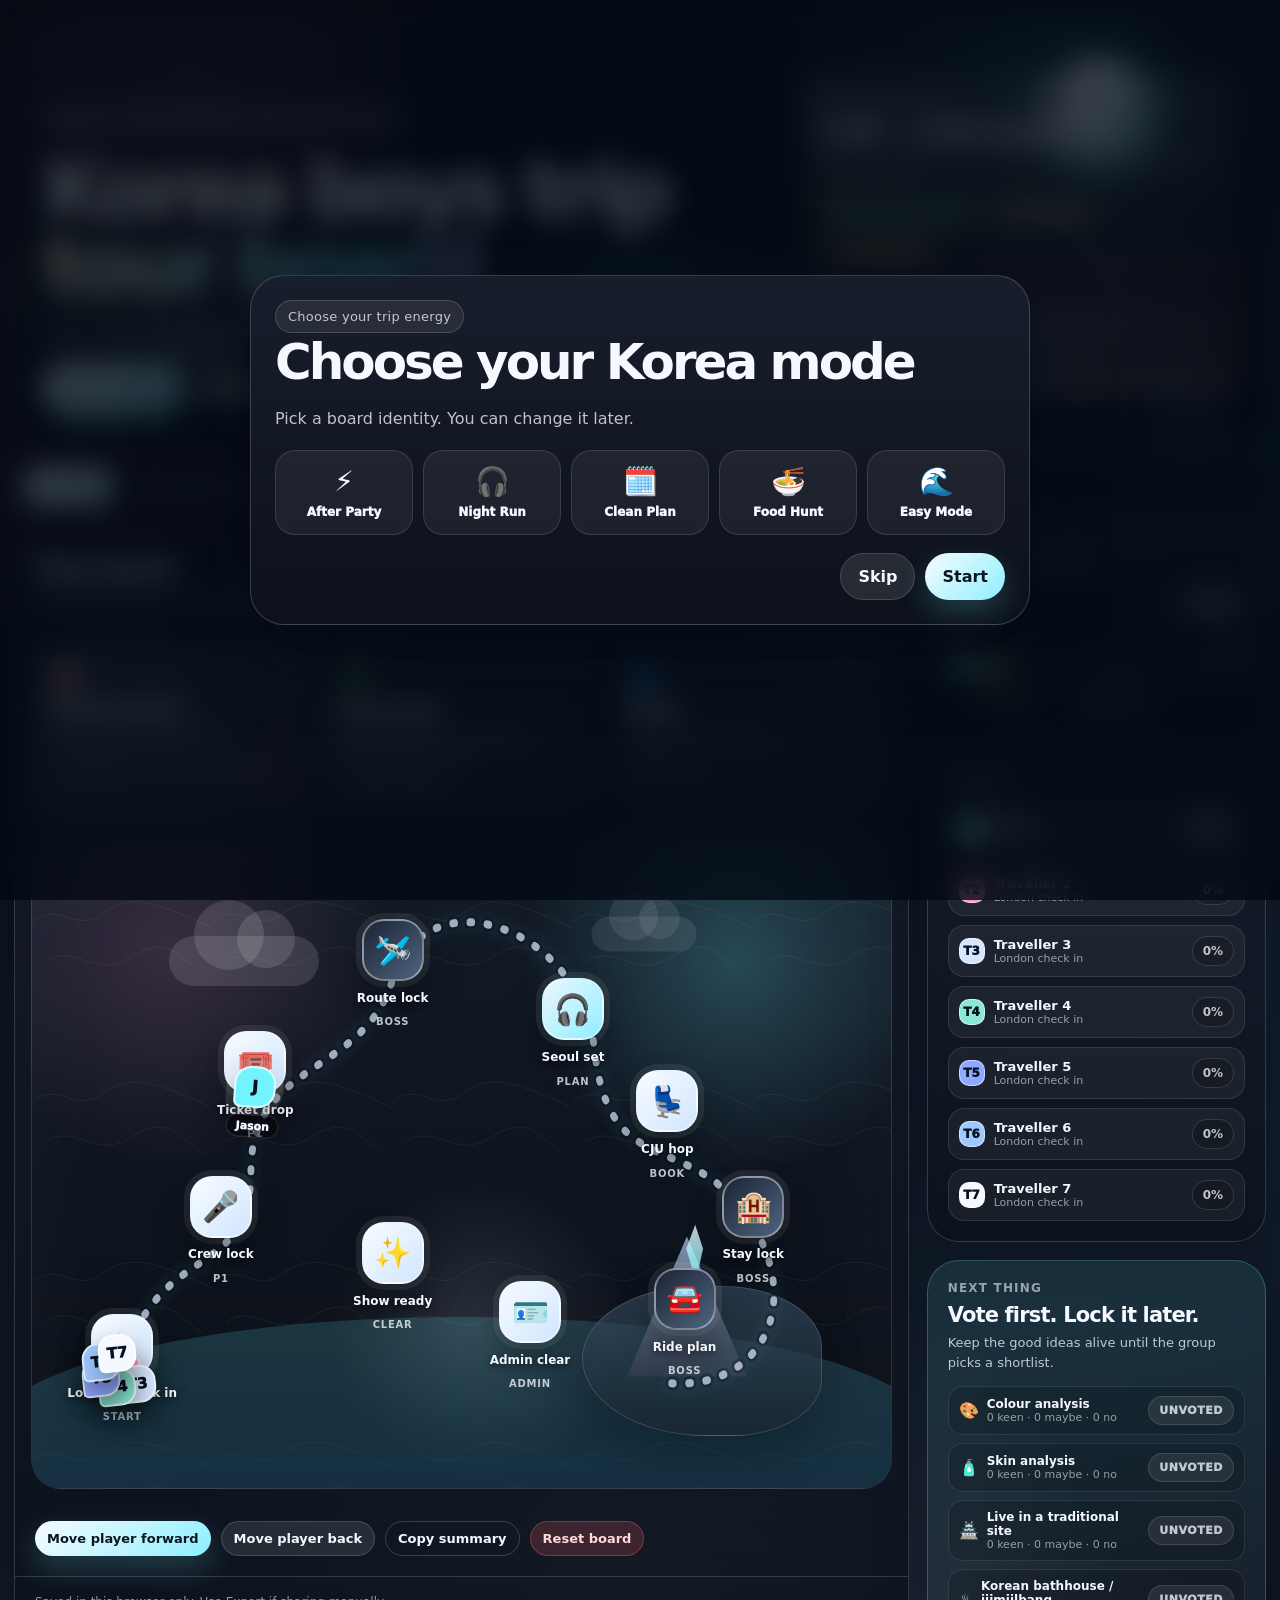
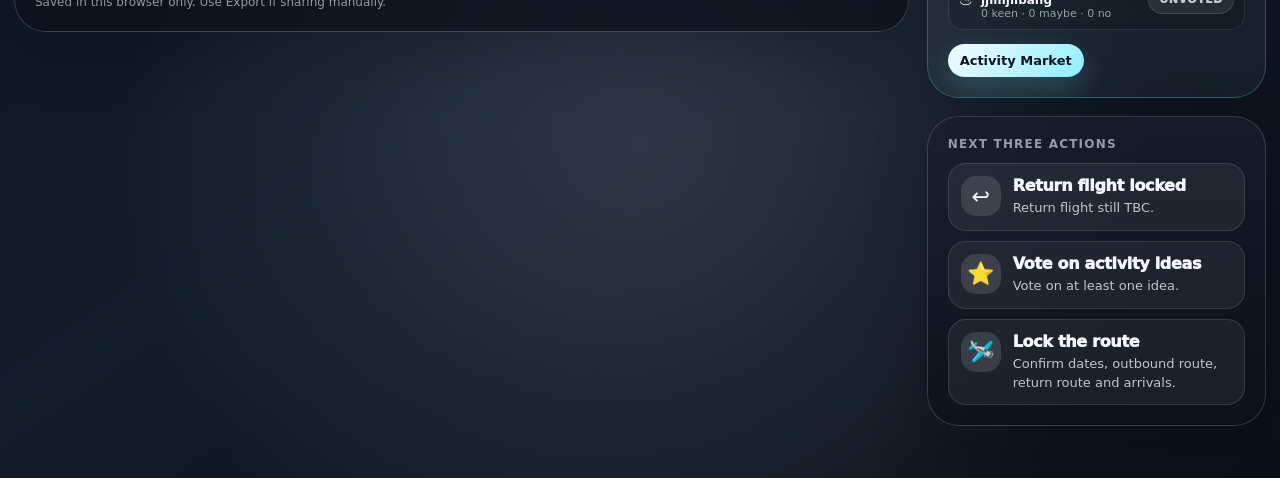
==== korea_boys_trip_board_sync_google_sheets.html @ 72349afc "Add files via upload" ====
<!DOCTYPE html>
<html lang="en">
<head>
  <meta charset="UTF-8" />
  <meta name="viewport" content="width=device-width, initial-scale=1.0" />
  <title>Korea Boys Trip Board</title>
  <style>
    :root {
      --ink: #f5f8ff;
      --muted: rgba(245, 248, 255, 0.76);
      --subtle: rgba(245, 248, 255, 0.58);
      --panel: rgba(19, 24, 36, 0.70);
      --panel-strong: rgba(13, 18, 28, 0.90);
      --line: rgba(255, 255, 255, 0.16);
      --gold: #d7e6ff;
      --sun: #7de6ff;
      --neon: #72f4ff;
      --pink: #ff97ca;
      --green: #8be8d4;
      --purple: #8fa9ff;
      --danger: #ff7575;
      --shadow: 0 24px 80px rgba(5, 9, 18, 0.42);
      --radius-xl: 32px;
      --radius-lg: 24px;
      --radius-md: 16px;
      --radius-sm: 12px;
      font-family: Inter, ui-sans-serif, system-ui, -apple-system, BlinkMacSystemFont, "Segoe UI", sans-serif;
    }

    * { box-sizing: border-box; }
    html { scroll-behavior: smooth; }
    body {
      margin: 0;
      min-height: 100vh;
      color: var(--ink);
      background:
        radial-gradient(circle at 14% 14%, rgba(255, 151, 202, 0.22), transparent 22%),
        radial-gradient(circle at 84% 16%, rgba(114, 244, 255, 0.24), transparent 24%),
        radial-gradient(circle at 50% 84%, rgba(215, 230, 255, 0.15), transparent 28%),
        linear-gradient(145deg, #070b13 0%, #0d1420 34%, #111c2a 68%, #0a1019 100%);
      overflow-x: hidden;
    }

    body:before {
      content: "";
      position: fixed;
      inset: 0;
      pointer-events: none;
      background-image:
        radial-gradient(circle at 20% 30%, rgba(255,255,255,0.14) 0 2px, transparent 2.5px),
        radial-gradient(circle at 70% 24%, rgba(114,244,255,0.16) 0 1.6px, transparent 2px),
        radial-gradient(circle at 45% 70%, rgba(255,151,202,0.14) 0 1.8px, transparent 2.2px),
        linear-gradient(rgba(255,255,255,0.025) 1px, transparent 1px),
        linear-gradient(90deg, rgba(255,255,255,0.025) 1px, transparent 1px);
      background-size: 240px 240px, 280px 280px, 320px 320px, 48px 48px, 48px 48px;
      mask-image: linear-gradient(to bottom, rgba(0,0,0,0.95), transparent 88%);
      z-index: -1;
    }

    body:after {
      content: "";
      position: fixed;
      inset: 0;
      pointer-events: none;
      background:
        radial-gradient(circle at 16% 18%, rgba(255,255,255,0.08), transparent 10%),
        radial-gradient(circle at 86% 26%, rgba(255,255,255,0.08), transparent 10%),
        radial-gradient(circle at 28% 80%, rgba(255,255,255,0.08), transparent 10%);
      mix-blend-mode: screen;
      z-index: -1;
    }

    a { color: inherit; text-decoration: none; }
    button, input, select { font: inherit; }
    button { cursor: pointer; }

    .app { width: min(1280px, calc(100% - 28px)); margin: 0 auto; padding: 18px 0 52px; }

    .hero {
      position: relative;
      min-height: 420px;
      border: 1px solid var(--line);
      border-radius: var(--radius-xl);
      overflow: hidden;
      background:
        linear-gradient(180deg, rgba(8, 12, 20, 0.28), rgba(8, 12, 20, 0.90)),
        radial-gradient(circle at 14% 18%, rgba(255, 151, 202, 0.22), transparent 22%),
        radial-gradient(circle at 82% 18%, rgba(114, 244, 255, 0.24), transparent 26%),
        linear-gradient(135deg, rgba(22, 29, 42, 0.95), rgba(10, 16, 25, 0.92));
      box-shadow: var(--shadow);
      isolation: isolate;
    }

    .hero-art {
      position: absolute;
      inset: 0;
      opacity: 0.95;
      z-index: -1;
    }

    .skyline { position: absolute; left: 0; right: 0; bottom: 0; height: 54%; }
    .building { position: absolute; bottom: 0; width: 6%; border-radius: 18px 18px 0 0; background: linear-gradient(180deg, rgba(255,255,255,0.08), rgba(255,255,255,0.02)); border: 1px solid rgba(255,255,255,0.10); box-shadow: inset 0 0 30px rgba(114,244,255,0.08), 0 0 20px rgba(0,0,0,0.10); }
    .building:before, .building:after { content: ""; position: absolute; left: 18%; width: 16%; height: 8px; background: rgba(114,244,255,0.72); border-radius: 8px; box-shadow: 22px 0 rgba(255,151,202,0.42), 44px 0 rgba(215,230,255,0.52); }
    .building:before { top: 22px; }
    .building:after { top: 58px; }
    .b1 { left: 3%; height: 38%; }
    .b2 { left: 11%; height: 48%; width: 7%; }
    .b3 { left: 20%; height: 31%; }
    .b4 { right: 22%; height: 42%; }
    .b5 { right: 12%; height: 55%; width: 8%; }
    .b6 { right: 3%; height: 34%; }

    .mountain { position: absolute; bottom: -2%; clip-path: polygon(50% 0%, 100% 100%, 0 100%); background: linear-gradient(180deg, rgba(63,78,102,0.72), rgba(21,28,42,0.92)); filter: drop-shadow(0 12px 28px rgba(5,9,18,0.32)); }
    .m1 { left: 42%; width: 30%; height: 46%; }
    .m2 { left: 31%; width: 26%; height: 36%; opacity: 0.84; }
    .m3 { right: 18%; width: 30%; height: 34%; opacity: 0.78; }
    .moon { position: absolute; right: 9%; top: 9%; width: 106px; height: 106px; border-radius: 50%; background: radial-gradient(circle at 35% 35%, rgba(255,255,255,0.96), rgba(215,230,255,0.96) 38%, rgba(114,244,255,0.88) 68%, rgba(114,244,255,0.30) 100%); box-shadow: 0 0 80px rgba(114,244,255,0.28); overflow: hidden; }
    .moon:before { content: ""; position: absolute; inset: 0; background: repeating-linear-gradient(45deg, rgba(255,255,255,0.32) 0 8px, rgba(255,255,255,0.08) 8px 16px); mix-blend-mode: screen; }
    .dragon { display: none; }
    .dragon span { position: absolute; display: block; border-radius: 999px; background: linear-gradient(90deg, #ff5cc8, #ffd15c); box-shadow: 0 8px 24px rgba(255,92,200,0.3); }
    .dragon .body { left: 12px; top: 28px; width: 78px; height: 18px; transform: rotate(-8deg); }
    .dragon .head { right: 12px; top: 18px; width: 30px; height: 28px; }
    .dragon .wing { left: 34px; top: 0; width: 40px; height: 34px; border-radius: 60% 10% 60% 10%; background: rgba(95,230,255,0.8); transform: rotate(28deg); }
    .dragon .tail { left: 0; top: 33px; width: 26px; height: 9px; background: #ff8b3d; transform: rotate(18deg); }
    @keyframes floatDragon { 0%,100% { transform: translateY(0) translateX(0); } 50% { transform: translateY(-15px) translateX(9px); } }
    .hero:after { content: ""; position: absolute; inset: auto -8% 8% -8%; height: 160px; background:
      radial-gradient(circle at 20% 0%, rgba(255,255,255,0.16), transparent 28%),
      radial-gradient(circle at 50% 0%, rgba(114,244,255,0.24), transparent 30%),
      radial-gradient(circle at 80% 0%, rgba(255,151,202,0.16), transparent 28%);
      pointer-events: none; filter: blur(18px); opacity: 0.9; }

    .hero-content { position: relative; z-index: 1; padding: 28px; display: grid; grid-template-columns: 1.25fr 0.75fr; gap: 28px; min-height: 420px; align-items: end; }
    .eyebrow { display: inline-flex; align-items: center; gap: 8px; width: fit-content; padding: 8px 12px; border: 1px solid rgba(255,255,255,0.16); border-radius: 999px; background: rgba(255,255,255,0.08); backdrop-filter: blur(14px); color: var(--muted); font-size: 13px; letter-spacing: 0.02em; }
    .hero h1 { margin: 18px 0 12px; font-size: clamp(40px, 7vw, 82px); line-height: 0.92; letter-spacing: -0.07em; max-width: 760px; }
    .hero h1 .shine { display: block; background: linear-gradient(100deg, #fff6d1, #5fe6ff 44%, #ff5cc8 72%, #ffd15c); -webkit-background-clip: text; color: transparent; }
    .hero p { max-width: 720px; color: var(--muted); font-size: 17px; line-height: 1.55; margin: 0; }
    .hero-actions { display: flex; flex-wrap: wrap; gap: 12px; margin-top: 22px; }
    .btn { border: 0; border-radius: 999px; padding: 13px 17px; color: #0c1520; background: linear-gradient(135deg, #f7fbff, #8defff); font-weight: 800; box-shadow: 0 12px 30px rgba(114, 244, 255, 0.20); transition: transform 0.2s ease, box-shadow 0.2s ease, background 0.2s ease; }
    .btn:hover { transform: translateY(-2px); box-shadow: 0 18px 40px rgba(114, 244, 255, 0.28); }
    .btn.secondary { color: var(--ink); background: rgba(255,255,255,0.1); border: 1px solid rgba(255,255,255,0.15); box-shadow: none; }
    .btn.ghost { color: var(--ink); background: transparent; border: 1px solid rgba(255,255,255,0.18); box-shadow: none; }
    .btn.small { padding: 9px 12px; font-size: 13px; }
    .btn.danger { background: rgba(255,100,100,0.18); color: #ffdada; border: 1px solid rgba(255,100,100,0.32); box-shadow: none; }

    .stat-card { align-self: stretch; display: grid; gap: 14px; align-content: end; }
    .glass { border: 1px solid rgba(255,255,255,0.16); border-radius: var(--radius-lg); background: linear-gradient(180deg, rgba(255,255,255,0.11), rgba(255,255,255,0.06)); backdrop-filter: blur(18px); padding: 18px; }
    .flight-card { position: relative; overflow: hidden; }
    .flight-card:before { content: ""; position: absolute; inset: -60% auto auto -20%; width: 170px; height: 170px; background: radial-gradient(circle, rgba(95,230,255,0.26), transparent 62%); }
    .label { color: var(--subtle); font-size: 12px; text-transform: uppercase; letter-spacing: 0.1em; font-weight: 800; }
    .big { font-size: 30px; font-weight: 900; letter-spacing: -0.05em; margin-top: 6px; }
    .micro { color: var(--muted); font-size: 13px; line-height: 1.45; }
    .pill-row { display: flex; gap: 8px; flex-wrap: wrap; margin-top: 12px; }
    .pill { display: inline-flex; align-items: center; gap: 6px; border: 1px solid rgba(255,255,255,0.14); background: rgba(0,0,0,0.18); color: var(--muted); border-radius: 999px; padding: 7px 10px; font-size: 12px; font-weight: 700; }
    .pill.done { color: #c8ffdc; border-color: rgba(119,240,168,0.28); background: rgba(119,240,168,0.12); }
    .pill.warn { color: #ffe7ae; border-color: rgba(255,209,92,0.3); background: rgba(255,209,92,0.12); }
    .pill.hot { color: #ffd7f1; border-color: rgba(255,92,200,0.3); background: rgba(255,92,200,0.12); }

    .nav { position: sticky; top: 10px; z-index: 20; margin: 18px 0; display: flex; gap: 10px; padding: 8px; border: 1px solid var(--line); border-radius: 999px; background: rgba(15, 19, 29, 0.76); backdrop-filter: blur(18px); overflow-x: auto; box-shadow: 0 12px 38px rgba(5,9,18,0.22); }
    .nav button { white-space: nowrap; border: 0; border-radius: 999px; color: var(--muted); background: transparent; padding: 11px 14px; font-weight: 800; font-size: 13px; }
    .nav button.active { color: #0d1621; background: linear-gradient(135deg, rgba(247,251,255,0.98), rgba(189,245,255,0.96)); }

    .section { display: none; animation: fadeIn 0.25s ease both; }
    .section.active { display: block; }
    @keyframes fadeIn { from { opacity: 0; transform: translateY(8px); } to { opacity: 1; transform: translateY(0); } }

    .layout { display: grid; grid-template-columns: minmax(0, 1.45fr) minmax(330px, 0.55fr); gap: 18px; align-items: start; }
    .panel { border: 1px solid var(--line); border-radius: var(--radius-xl); background: linear-gradient(180deg, rgba(24, 30, 44, 0.72), rgba(12, 17, 27, 0.78)); box-shadow: 0 18px 60px rgba(5,9,18,0.24); backdrop-filter: blur(18px); overflow: hidden; }
    .panel.pad { padding: 20px; }
    .panel-head { display: flex; justify-content: space-between; align-items: flex-start; gap: 16px; padding: 20px; border-bottom: 1px solid var(--line); }
    .panel h2, .panel h3 { margin: 0; letter-spacing: -0.035em; }
    .panel h2 { font-size: 26px; }
    .panel h3 { font-size: 18px; }
    .panel-sub { color: var(--muted); margin: 6px 0 0; line-height: 1.45; font-size: 14px; }

    .board-shell { position: relative; padding: 16px; }
    .board {
      position: relative;
      min-height: 660px;
      border-radius: 30px;
      overflow: hidden;
      border: 1px solid rgba(255,255,255,0.14);
      background:
        radial-gradient(circle at 16% 18%, rgba(255,151,202,0.16), transparent 24%),
        radial-gradient(circle at 82% 20%, rgba(114,244,255,0.22), transparent 24%),
        radial-gradient(circle at 52% 76%, rgba(215,230,255,0.14), transparent 22%),
        linear-gradient(180deg, rgba(20, 28, 41, 0.94), rgba(11, 16, 24, 0.98));
      box-shadow: inset 0 0 110px rgba(255,255,255,0.04);
    }
    .board:before { content: ""; position: absolute; inset: 0; background-image: url("data:image/svg+xml,%3Csvg width='180' height='180' viewBox='0 0 180 180' xmlns='http://www.w3.org/2000/svg'%3E%3Cg fill='none' stroke='rgba(255,255,255,0.07)' stroke-width='1'%3E%3Cpath d='M0 92 C26 70, 44 104, 70 84 S122 70, 180 98'/%3E%3Cpath d='M14 132 C42 112, 63 150, 98 128 S142 120, 170 144'/%3E%3C/g%3E%3C/svg%3E"); opacity: 0.7; }
    .sea { position: absolute; left: -5%; right: -5%; bottom: -10%; height: 36%; background: linear-gradient(180deg, rgba(114,244,255,0.16), rgba(21, 63, 92, 0.60)); border-radius: 50% 50% 0 0; filter: blur(0.2px); }
    .island { position: absolute; width: 240px; height: 150px; right: 8%; bottom: 8%; background: linear-gradient(180deg, rgba(63,87,110,0.52), rgba(24, 38, 50, 0.92)); border-radius: 54% 46% 42% 58%; box-shadow: 0 18px 44px rgba(5,9,18,0.24); border: 1px solid rgba(255,255,255,0.14); }
    .volcano { position: absolute; right: 15%; bottom: 17%; width: 150px; height: 140px; clip-path: polygon(50% 0%, 90% 100%, 10% 100%); background: linear-gradient(180deg, #7e93ae, #2f3a4b); filter: drop-shadow(0 14px 22px rgba(5,9,18,0.28)); }
    .lava { position: absolute; right: 19.5%; bottom: 27%; width: 56px; height: 86px; clip-path: polygon(50% 0, 64% 28%, 55% 54%, 72% 100%, 35% 100%, 45% 52%, 34% 28%); background: linear-gradient(180deg, #f8fdff, #72f4ff 58%, #ff97ca); opacity: 0.78; animation: lavaPulse 2.2s ease-in-out infinite; }
    @keyframes lavaPulse { 0%,100% { opacity: 0.45; } 50% { opacity: 0.86; } }
    .cloud { position: absolute; width: 150px; height: 50px; border-radius: 999px; background: rgba(255,255,255,0.12); filter: blur(0.3px); }
    .cloud:before, .cloud:after { content: ""; position: absolute; border-radius: 50%; background: inherit; }
    .cloud:before { width: 70px; height: 70px; left: 25px; top: -36px; }
    .cloud:after { width: 58px; height: 58px; right: 24px; top: -26px; }
    .c1 { left: 16%; top: 16%; animation: drift 14s linear infinite; }
    .c2 { right: 20%; top: 12%; transform: scale(0.7); opacity: 0.7; animation: drift2 17s linear infinite; }
    @keyframes drift { 50% { transform: translateX(26px); } }
    @keyframes drift2 { 50% { transform: translateX(-22px) scale(0.7); } }

    .route-svg { position: absolute; inset: 0; width: 100%; height: 100%; z-index: 2; pointer-events: none; }
    .route-line { fill: none; stroke: rgba(215, 230, 255, 0.72); stroke-width: 8; stroke-linecap: round; stroke-dasharray: 2 18; filter: drop-shadow(0 0 8px rgba(114,244,255,0.34)); }
    .route-shadow { fill: none; stroke: rgba(0, 0, 0, 0.28); stroke-width: 14; stroke-linecap: round; stroke-dasharray: 2 18; }

    .node { position: absolute; z-index: 5; width: 118px; min-height: 112px; transform: translate(-50%, -50%); display: grid; justify-items: center; gap: 7px; text-align: center; }
    .node-core { width: 62px; height: 62px; border-radius: 22px; display: grid; place-items: center; font-size: 30px; color: #071226; background: var(--ink); border: 2px solid rgba(255,255,255,0.4); box-shadow: 0 18px 36px rgba(0,0,0,0.3), 0 0 0 6px rgba(255,255,255,0.08); transition: transform 0.2s ease; }
    .node:hover .node-core { transform: translateY(-4px) rotate(-3deg); }
    .node-title { font-size: 12px; line-height: 1.15; font-weight: 900; text-shadow: 0 2px 6px rgba(0,0,0,0.6); }
    .node-meta { font-size: 10px; color: var(--muted); font-weight: 800; text-transform: uppercase; letter-spacing: 0.08em; }
    .node.group .node-core { background: linear-gradient(135deg, #eef6ff, #8defff); }
    .node.boss .node-core { background: linear-gradient(135deg, #1c2434, #4e6480); color: white; animation: bossPulse 3s ease-in-out infinite; }
    .node.personal .node-core { background: linear-gradient(135deg, #f7fbff, #d1e6ff); }
    @keyframes bossPulse { 0%,100% { box-shadow: 0 18px 36px rgba(0,0,0,0.3), 0 0 0 6px rgba(114,244,255,0.08); } 50% { box-shadow: 0 18px 36px rgba(0,0,0,0.3), 0 0 0 12px rgba(114,244,255,0.16); } }

    .token-layer { position: absolute; inset: 0; z-index: 8; pointer-events: none; }
    .token { position: absolute; width: 38px; height: 38px; border-radius: 16px 16px 16px 6px; transform: translate(-50%, -50%) rotate(-6deg); display: grid; place-items: center; font-weight: 1000; font-size: 15px; color: #061020; border: 2px solid rgba(255,255,255,0.72); box-shadow: 0 14px 28px rgba(0,0,0,0.35); transition: left 0.45s cubic-bezier(.2,.8,.2,1), top 0.45s cubic-bezier(.2,.8,.2,1), transform 0.2s ease; }
    .token.active { z-index: 10; transform: translate(-50%, -50%) rotate(4deg) scale(1.1); box-shadow: 0 16px 34px rgba(0,0,0,0.42), 0 0 0 7px rgba(255,255,255,0.13); }
    .token:after { content: attr(data-name); position: absolute; top: 42px; left: 50%; transform: translateX(-50%); white-space: nowrap; color: var(--ink); background: rgba(0,0,0,0.45); border: 1px solid rgba(255,255,255,0.12); border-radius: 999px; padding: 4px 8px; font-size: 10px; opacity: 0; transition: opacity 0.2s ease; }
    .token.active:after, .token:hover:after { opacity: 1; }

    .side-stack { display: grid; gap: 18px; }
    .player-card { padding: 18px; }
    .select-row { display: grid; grid-template-columns: 1fr auto; gap: 10px; align-items: center; margin: 14px 0; }
    select, input[type="text"] { width: 100%; border: 1px solid rgba(255,255,255,0.14); border-radius: 14px; background: rgba(0,0,0,0.2); color: var(--ink); padding: 12px 13px; outline: none; }
    select option { color: #111; }
    .progress-wrap { margin-top: 14px; }
    .progress-head { display: flex; justify-content: space-between; color: var(--muted); font-weight: 800; font-size: 12px; margin-bottom: 8px; }
    .progress-bar { height: 12px; background: rgba(255,255,255,0.09); border-radius: 999px; overflow: hidden; border: 1px solid rgba(255,255,255,0.08); }
    .progress-fill { height: 100%; width: 0%; background: linear-gradient(90deg, #5fe6ff, #77f0a8, #ffd15c); border-radius: inherit; transition: width 0.35s ease; }

    .traveller-grid { display: grid; grid-template-columns: 1fr; gap: 9px; margin-top: 14px; }
    .traveller-row { display: grid; grid-template-columns: auto 1fr auto; gap: 9px; align-items: center; padding: 10px; border: 1px solid rgba(255,255,255,0.1); border-radius: 16px; background: rgba(255,255,255,0.05); }
    .avatar-dot { width: 26px; height: 26px; border-radius: 10px; display: grid; place-items: center; color: #061020; font-weight: 1000; font-size: 12px; border: 1px solid rgba(255,255,255,0.55); }
    .traveller-name { font-weight: 850; font-size: 13px; }
    .traveller-progress { color: var(--subtle); font-size: 11px; }

    .task-list { display: grid; gap: 10px; }
    .task-card { border: 1px solid rgba(255,255,255,0.12); border-radius: 18px; background: rgba(255,255,255,0.06); padding: 14px; display: grid; grid-template-columns: auto 1fr auto; gap: 12px; align-items: start; transition: transform 0.16s ease, border-color 0.16s ease; }
    .task-card:hover { transform: translateY(-2px); border-color: rgba(255,255,255,0.22); }
    .task-card.completed { background: rgba(119, 240, 168, 0.1); border-color: rgba(119, 240, 168, 0.32); }
    .task-card.group-done { background: rgba(255, 209, 92, 0.1); border-color: rgba(255, 209, 92, 0.28); }
    .task-icon { width: 40px; height: 40px; border-radius: 15px; display: grid; place-items: center; background: rgba(255,255,255,0.12); font-size: 22px; }
    .task-title { font-weight: 950; letter-spacing: -0.02em; }
    .task-desc { color: var(--muted); font-size: 13px; line-height: 1.45; margin-top: 4px; }
    .task-tags { display: flex; flex-wrap: wrap; gap: 6px; margin-top: 10px; }
    .tag { font-size: 10px; font-weight: 900; letter-spacing: 0.08em; text-transform: uppercase; padding: 5px 7px; border-radius: 999px; background: rgba(255,255,255,0.08); color: var(--muted); }
    .tag.p1 { background: rgba(255,100,100,0.14); color: #ffd8d8; }
    .tag.p2 { background: rgba(255,209,92,0.14); color: #ffe7ae; }
    .tag.personal { background: rgba(95,230,255,0.14); color: #d4f9ff; }
    .toggle { appearance: none; width: 50px; height: 30px; border-radius: 999px; background: rgba(255,255,255,0.13); border: 1px solid rgba(255,255,255,0.15); position: relative; transition: background 0.2s ease; margin: 3px 0 0; }
    .toggle:before { content: ""; width: 22px; height: 22px; position: absolute; left: 3px; top: 3px; border-radius: 50%; background: white; transition: transform 0.2s ease; }
    .toggle:checked { background: rgba(119,240,168,0.8); }
    .toggle:checked:before { transform: translateX(20px); }


    .idea-toolbar { display: flex; flex-wrap: wrap; gap: 10px; align-items: center; justify-content: space-between; margin-bottom: 16px; }
    .idea-grid { display: grid; grid-template-columns: repeat(2, minmax(0, 1fr)); gap: 14px; }
    .idea-card { position: relative; overflow: hidden; border: 1px solid rgba(255,255,255,0.14); border-radius: 24px; background: linear-gradient(180deg, rgba(255,255,255,0.10), rgba(255,255,255,0.05)); padding: 16px; display: grid; gap: 13px; box-shadow: 0 14px 34px rgba(24,7,49,0.12); }
    .idea-card:before { content: ""; position: absolute; width: 160px; height: 160px; border-radius: 50%; right: -60px; top: -78px; background: rgba(255,209,92,0.10); pointer-events: none; }
    .idea-top { display: grid; grid-template-columns: auto 1fr auto; gap: 12px; align-items: start; position: relative; }
    .idea-emoji { width: 48px; height: 48px; border-radius: 18px; display: grid; place-items: center; font-size: 26px; background: rgba(255,255,255,0.12); border: 1px solid rgba(255,255,255,0.12); }
    .idea-title { font-weight: 1000; letter-spacing: -0.03em; font-size: 17px; }
    .idea-desc { color: var(--muted); font-size: 13px; line-height: 1.45; margin-top: 4px; }
    .idea-city { align-self: start; white-space: nowrap; }
    .vote-row { display: grid; grid-template-columns: repeat(3, 1fr); gap: 8px; position: relative; }
    .vote-btn { border: 1px solid rgba(255,255,255,0.13); border-radius: 14px; background: rgba(0,0,0,0.18); color: var(--muted); padding: 10px 8px; font-weight: 950; font-size: 12px; transition: transform 0.16s ease, background 0.16s ease, border-color 0.16s ease; }
    .vote-btn:hover { transform: translateY(-2px); border-color: rgba(255,255,255,0.24); }
    .vote-btn.active.keen { background: rgba(119,240,168,0.18); color: #c8ffdc; border-color: rgba(119,240,168,0.38); }
    .vote-btn.active.maybe { background: rgba(255,209,92,0.18); color: #ffe7ae; border-color: rgba(255,209,92,0.38); }
    .vote-btn.active.no { background: rgba(255,100,100,0.18); color: #ffdada; border-color: rgba(255,100,100,0.38); }
    .vote-meter { display: grid; gap: 8px; position: relative; }
    .meter-track { height: 11px; display: flex; overflow: hidden; border-radius: 999px; background: rgba(255,255,255,0.08); border: 1px solid rgba(255,255,255,0.08); }
    .meter-keen { background: rgba(119,240,168,0.85); }
    .meter-maybe { background: rgba(255,209,92,0.85); }
    .meter-no { background: rgba(255,100,100,0.85); }
    .vote-counts { display: flex; flex-wrap: wrap; gap: 6px; color: var(--subtle); font-size: 11px; font-weight: 850; }
    .idea-status { display: inline-flex; align-items: center; justify-content: center; border-radius: 999px; padding: 7px 10px; font-size: 11px; font-weight: 1000; letter-spacing: 0.05em; text-transform: uppercase; background: rgba(255,255,255,0.08); color: var(--muted); border: 1px solid rgba(255,255,255,0.12); }
    .idea-status.hot { background: rgba(119,240,168,0.14); color: #c8ffdc; border-color: rgba(119,240,168,0.32); }
    .idea-status.watch { background: rgba(255,209,92,0.14); color: #ffe7ae; border-color: rgba(255,209,92,0.32); }
    .idea-status.cold { background: rgba(255,100,100,0.14); color: #ffdada; border-color: rgba(255,100,100,0.32); }
    .idea-summary-grid { display: grid; grid-template-columns: repeat(3, minmax(0, 1fr)); gap: 12px; margin-top: 14px; }
    .mini-score { border: 1px solid rgba(255,255,255,0.1); border-radius: 18px; padding: 12px; background: rgba(255,255,255,0.05); }
    .mini-score .num { font-size: 26px; font-weight: 1000; letter-spacing: -0.05em; }
    .mini-score .txt { color: var(--muted); font-size: 12px; line-height: 1.35; }
    .add-idea-form { display: grid; grid-template-columns: 0.9fr 0.8fr 1.4fr auto; gap: 10px; margin-top: 16px; }
    .idea-help { color: var(--muted); font-size: 13px; line-height: 1.5; }



    .planning-hub { display: grid; grid-template-columns: repeat(3, minmax(0, 1fr)); gap: 12px; padding: 16px 20px 0; }
    .hub-card { text-align: left; border: 1px solid rgba(255,255,255,0.13); border-radius: 22px; background: rgba(255,255,255,0.06); color: var(--ink); padding: 15px; min-height: 118px; display: grid; align-content: start; gap: 8px; transition: transform 0.18s ease, border-color 0.18s ease, background 0.18s ease; }
    .hub-card:hover { transform: translateY(-3px); border-color: rgba(255,209,92,0.34); background: rgba(255,255,255,0.09); }
    .hub-card.primary { background: linear-gradient(135deg, rgba(114,244,255,0.16), rgba(255,151,202,0.10)); border-color: rgba(114,244,255,0.28); box-shadow: 0 16px 42px rgba(114,244,255,0.10); }
    .hub-icon { font-size: 26px; }
    .hub-title { font-weight: 1000; letter-spacing: -0.03em; font-size: 16px; }
    .hub-copy { color: var(--muted); font-size: 12px; line-height: 1.42; }
    .hub-status { width: fit-content; border-radius: 999px; padding: 6px 9px; background: rgba(0,0,0,0.2); border: 1px solid rgba(255,255,255,0.12); color: var(--muted); font-size: 11px; font-weight: 900; }

    .nav button.market-tab { color: #fff3c3; border: 1px solid rgba(255,209,92,0.22); background: rgba(255,209,92,0.08); }
    .nav button.market-tab.active { color: #071226; background: linear-gradient(90deg, #ffd15c, #ff8b3d); }

    .activity-spotlight { border-color: rgba(114,244,255,0.24); background: linear-gradient(180deg, rgba(114,244,255,0.10), rgba(255,255,255,0.04)); }
    .activity-spotlight h3 { font-size: 21px; margin: 8px 0 6px; letter-spacing: -0.04em; }
    .activity-spotlight p { color: var(--muted); font-size: 13px; line-height: 1.5; margin: 0; }
    .mini-idea-list { display: grid; gap: 8px; margin: 14px 0; }
    .mini-idea-row { display: grid; grid-template-columns: auto 1fr auto; gap: 8px; align-items: center; padding: 9px 10px; border-radius: 15px; border: 1px solid rgba(255,255,255,0.1); background: rgba(0,0,0,0.15); }
    .mini-idea-name { font-weight: 900; font-size: 12px; }
    .mini-idea-meta { color: var(--subtle); font-size: 11px; }

    .flow-steps { display: grid; grid-template-columns: repeat(3, minmax(0, 1fr)); gap: 10px; margin: 16px 0 18px; }
    .flow-step { border: 1px solid rgba(255,255,255,0.11); border-radius: 18px; background: rgba(255,255,255,0.05); padding: 12px; }
    .flow-step strong { display: block; font-size: 13px; margin-bottom: 5px; }
    .flow-step span { display: block; color: var(--muted); font-size: 12px; line-height: 1.35; }

    .quest-controls { display: flex; flex-wrap: wrap; gap: 10px; padding: 16px 20px 20px; }
    .grid-2 { display: grid; grid-template-columns: repeat(2, minmax(0, 1fr)); gap: 14px; }
    .grid-3 { display: grid; grid-template-columns: repeat(3, minmax(0, 1fr)); gap: 14px; }
    .info-card { border: 1px solid rgba(255,255,255,0.12); border-radius: var(--radius-lg); background: rgba(255,255,255,0.06); padding: 16px; min-height: 140px; position: relative; overflow: hidden; }
    .info-card:before { content: ""; position: absolute; width: 110px; height: 110px; border-radius: 50%; background: rgba(95,230,255,0.12); right: -32px; top: -34px; }
    .info-card .emoji { font-size: 34px; margin-bottom: 10px; }
    .info-card h3 { font-size: 17px; margin: 0 0 8px; }
    .info-card p { margin: 0; color: var(--muted); font-size: 13px; line-height: 1.48; }
    .info-card ul { margin: 10px 0 0 18px; padding: 0; color: var(--muted); line-height: 1.5; font-size: 13px; }

    .timeline { display: grid; gap: 10px; }
    .timeline-item { display: grid; grid-template-columns: 92px 1fr; gap: 12px; padding: 14px; border-radius: 18px; background: rgba(255,255,255,0.06); border: 1px solid rgba(255,255,255,0.1); }
    .timeline-date { color: var(--gold); font-weight: 1000; font-size: 13px; }
    .timeline-title { font-weight: 950; }
    .timeline-body { color: var(--muted); font-size: 13px; margin-top: 4px; line-height: 1.45; }

    .sync-diagram { position: relative; display: grid; grid-template-columns: repeat(3, 1fr); gap: 14px; margin-top: 16px; }
    .sync-box { border: 1px solid rgba(255,255,255,0.12); border-radius: 22px; padding: 18px; background: rgba(255,255,255,0.06); text-align: center; min-height: 180px; display: grid; align-content: center; gap: 8px; }
    .sync-box .emoji { font-size: 42px; }
    .sync-title { font-weight: 1000; }
    .sync-copy { color: var(--muted); line-height: 1.45; font-size: 13px; }

    .modal { position: fixed; inset: 0; display: none; place-items: center; padding: 18px; background: rgba(2, 8, 18, 0.76); backdrop-filter: blur(14px); z-index: 80; }
    .modal.active { display: grid; }
    .modal-card { width: min(780px, 100%); border: 1px solid rgba(255,255,255,0.18); border-radius: 34px; background: linear-gradient(180deg, rgba(24, 30, 44, 0.98), rgba(12, 17, 27, 0.98)); box-shadow: var(--shadow); padding: 24px; }
    .modal-card h2 { margin: 0 0 8px; font-size: clamp(28px, 6vw, 50px); letter-spacing: -0.06em; }
    .modal-card p { color: var(--muted); line-height: 1.55; }
    .personality-grid { display: grid; grid-template-columns: repeat(5, minmax(0, 1fr)); gap: 10px; margin: 18px 0; }
    .personality { border: 1px solid rgba(255,255,255,0.12); border-radius: 20px; background: rgba(255,255,255,0.06); color: var(--ink); padding: 14px 10px; text-align: center; transition: transform 0.18s ease, background 0.18s ease; }
    .personality:hover, .personality.selected { transform: translateY(-3px); background: rgba(255,209,92,0.18); border-color: rgba(255,209,92,0.36); }
    .personality .emoji { font-size: 28px; }
    .personality .name { font-weight: 1000; font-size: 12px; margin-top: 8px; line-height: 1.15; }

    .toast { position: fixed; left: 50%; bottom: 18px; transform: translateX(-50%) translateY(20px); opacity: 0; pointer-events: none; z-index: 100; background: rgba(7,18,38,0.94); color: var(--ink); border: 1px solid rgba(255,255,255,0.14); border-radius: 999px; padding: 11px 15px; box-shadow: 0 12px 36px rgba(0,0,0,0.32); transition: opacity 0.2s ease, transform 0.2s ease; font-weight: 800; font-size: 13px; }
    .toast.show { opacity: 1; transform: translateX(-50%) translateY(0); }

    .source-note { color: var(--subtle); font-size: 12px; line-height: 1.5; padding: 16px 20px 20px; border-top: 1px solid var(--line); }
    .source-note a { color: #bdefff; text-decoration: underline; text-underline-offset: 3px; }

    @media (max-width: 980px) {
      .hero-content { grid-template-columns: 1fr; align-items: end; }
      .layout { grid-template-columns: 1fr; }
      .grid-3, .grid-2, .sync-diagram, .idea-grid, .idea-summary-grid, .add-idea-form, .planning-hub, .flow-steps { grid-template-columns: 1fr; }
      .board { min-height: 720px; }
      .personality-grid { grid-template-columns: repeat(2, 1fr); }
      .node { width: 94px; }
      .node-core { width: 54px; height: 54px; border-radius: 19px; font-size: 26px; }
    }

    @media (max-width: 620px) {
      .app { width: min(100% - 16px, 1280px); padding-top: 8px; }
      .hero { min-height: 520px; border-radius: 24px; }
      .hero-content { padding: 20px; min-height: 520px; }
      .panel, .board { border-radius: 24px; }
      .panel-head { display: grid; }
      .board-shell { padding: 8px; }
      .board { min-height: 780px; }
      .node-title { font-size: 10px; }
      .node-meta { display: none; }
      .token { width: 32px; height: 32px; border-radius: 13px 13px 13px 5px; font-size: 13px; }
      .timeline-item { grid-template-columns: 1fr; }
      .nav { top: 6px; border-radius: 22px; }
    }
  </style>
</head>
<body>
  <div class="app">
    <header class="hero">
      <div class="hero-art" aria-hidden="true">
        <div class="moon"></div>
        <div class="dragon"><span class="wing"></span><span class="tail"></span><span class="body"></span><span class="head"></span></div>
        <div class="skyline">
          <div class="building b1"></div><div class="building b2"></div><div class="building b3"></div><div class="building b4"></div><div class="building b5"></div><div class="building b6"></div>
          <div class="mountain m1"></div><div class="mountain m2"></div><div class="mountain m3"></div>
        </div>
      </div>
      <div class="hero-content">
        <div>
          <div class="eyebrow">🇰🇷 Seoul + Jeju tour board · 23 Oct to 2 Nov 2026</div>
          <h1><span>Korea boys trip</span><span class="shine">tour board</span></h1>
          <p>Votes, flights, bookings and group progress.</p>
          <div class="hero-actions">
            <button class="btn" data-jump="board">Open board</button>
            <button class="btn secondary" data-jump="tasks">Boss tasks</button>
            <button class="btn ghost" data-jump="ideas">Activity Market</button>
            <button class="btn ghost" id="openSetup">Trip vibe</button>
          </div>
        </div>
        <aside class="stat-card">
          <div class="glass flight-card">
            <div class="label">Flight status</div>
            <div class="big">LHR → ICN booked</div>
            <div class="micro">Jason only · QW901 · Fri 23 Oct 22:05 → Sat 24 Oct 21:35 · e-ticket pending</div>
            <div class="pill-row">
              <span class="pill done">✅ Outbound locked</span>
              <span class="pill warn">⚠️ Return TBC</span>
              <span class="pill warn">⚠️ Jeju leg TBC</span>
            </div>
          </div>
          <div class="glass">
            <div class="label">Group setup</div>
            <div class="big">7 travellers</div>
            <div class="micro">Names, budget, accommodation and Jeju transport TBC.</div>
          </div>
        </aside>
      </div>
    </header>

    <nav class="nav" aria-label="App sections">
      <button class="active" data-tab="board">🗺️ Board</button>
      <button data-tab="tasks">🎬 Group tasks</button>
      <button class="market-tab" data-tab="ideas">🎯 Activity Market</button>
      <button data-tab="intel">📍 Trip intel</button>
      <button data-tab="sync">🔄 Sync</button>
      <button data-tab="settings">⚙️ Roster</button>
    </nav>

    <main>
      <section id="board" class="section active">
        <div class="layout">
          <div class="panel">
            <div class="panel-head">
              <div>
                <h2>Trip board</h2>
                <p class="panel-sub">Track progress, votes and group decisions.</p>
              </div>
              <div class="pill-row" style="margin:0">
                <span class="pill hot" id="personalityBadge">Trip mode: unset</span>
                <span class="pill warn" id="groupProgressBadge">Group bosses 0%</span>
              </div>
            </div>
            <div class="planning-hub" aria-label="Planning shortcuts">
              <button class="hub-card primary" data-jump="ideas">
                <span class="hub-icon">🎯</span>
                <span class="hub-title">Activity Market</span>
                <span class="hub-copy">Vote on Seoul and Jeju ideas.</span>
                <span class="hub-status" id="boardVoteStatus">0 votes cast</span>
              </button>
              <button class="hub-card" data-jump="tasks">
                <span class="hub-icon">🐉</span>
                <span class="hub-title">Group tasks</span>
                <span class="hub-copy">Flights, budget, accommodation, transport and itinerary.</span>
                <span class="hub-status">Shared progress</span>
              </button>
              <button class="hub-card" data-jump="settings">
                <span class="hub-icon">👥</span>
                <span class="hub-title">Roster</span>
                <span class="hub-copy">Names, roles and tokens.</span>
                <span class="hub-status">Edit roster</span>
              </button>
            </div>
            <div class="board-shell">
              <div class="board" id="questBoard">
                <div class="cloud c1"></div><div class="cloud c2"></div><div class="sea"></div><div class="island"></div><div class="volcano"></div><div class="lava"></div>
                <svg class="route-svg" viewBox="0 0 1000 660" preserveAspectRatio="none" aria-hidden="true">
                  <path class="route-shadow" d="M105 540 C145 410 255 455 255 342 C255 230 385 248 420 150 C460 42 640 98 655 220 C672 356 765 298 835 390 C900 475 850 560 745 555" />
                  <path class="route-line" d="M105 540 C145 410 255 455 255 342 C255 230 385 248 420 150 C460 42 640 98 655 220 C672 356 765 298 835 390 C900 475 850 560 745 555" />
                </svg>
                <div id="nodes"></div>
                <div class="token-layer" id="tokens"></div>
              </div>
            </div>
            <div class="quest-controls">
              <button class="btn small" id="advanceBtn">Move player forward</button>
              <button class="btn small secondary" id="undoBtn">Move player back</button>
              <button class="btn small ghost" id="copySummaryBtn">Copy summary</button>
              <button class="btn small danger" id="resetBtn">Reset board</button>
            </div>
            <div class="source-note">Saved in this browser only. Use Export if sharing manually.</div>
          </div>

          <aside class="side-stack">
            <div class="panel player-card">
              <div class="label">Selected player</div>
              <div class="select-row">
                <select id="playerSelect" aria-label="Selected traveller"></select>
                <button class="btn small secondary" id="focusPlayerBtn">Focus</button>
              </div>
              <div class="progress-wrap">
                <div class="progress-head"><span id="selectedName">Jason</span><span id="selectedProgress">0%</span></div>
                <div class="progress-bar"><div class="progress-fill" id="selectedProgressFill"></div></div>
              </div>
              <div class="pill-row">
                <span class="pill" id="selectedRole">🧭 No role yet</span>
                <span class="pill" id="selectedStage">Spawn point</span>
              </div>
            </div>

            <div class="panel pad">
              <div class="label">Roster</div>
              <div class="traveller-grid" id="travellerGrid"></div>
            </div>

            <div class="panel pad activity-spotlight">
              <div class="label">Next thing</div>
              <h3>Vote first. Lock it later.</h3>
              <p>Keep the good ideas alive until the group picks a shortlist.</p>
              <div class="mini-idea-list" id="boardIdeaPreview"></div>
              <button class="btn small" data-jump="ideas">Activity Market</button>
            </div>

            <div class="panel pad">
              <div class="label">Next three actions</div>
              <div id="nextActions" class="task-list" style="margin-top:12px"></div>
            </div>
          </aside>
        </div>
      </section>

      <section id="tasks" class="section">
        <div class="layout">
          <div class="panel">
            <div class="panel-head">
              <div>
                <h2>Group tasks</h2>
                <p class="panel-sub">Personal tasks move one player. Group tasks move everyone.</p>
              </div>
              <button class="btn small secondary" id="markJasonFactsBtn">Apply Jason facts</button>
            </div>
            <div style="padding:20px">
              <h3 style="margin-bottom:12px">Personal checkpoints</h3>
              <div class="task-list" id="personalTasks"></div>
              <h3 style="margin:24px 0 12px">Group tasks</h3>
              <div class="task-list" id="groupTasks"></div>
            </div>
          </div>
          <aside class="side-stack">
            <div class="panel pad">
              <div class="label">Why these matter</div>
              <div class="info-card" style="margin-top:12px">
                <div class="emoji">🐉</div>
                <h3>Route lock</h3>
                <p>Lock dates and Jeju flight logic before accommodation.</p>
              </div>
              <div class="info-card" style="margin-top:12px">
                <div class="emoji">🚐</div>
                <h3>Ride plan</h3>
                <p>Decide early: van, two cars, transfers or taxis.</p>
              </div>
              <div class="info-card" style="margin-top:12px">
                <div class="emoji">🛂</div>
                <h3>Entry check</h3>
                <p>K-ETA exemption currently runs to 31 Dec 2026. Recheck passports and entry rules before departure.</p>
              </div>
            </div>
          </aside>
        </div>
      </section>


      <section id="ideas" class="section">
        <div class="layout">
          <div class="panel pad">
            <div class="panel-head" style="padding:0 0 18px; border-bottom:0">
              <div>
                <h2>Activity Market</h2>
                <p class="panel-sub">Vote on ideas before they become itinerary items.</p>
              </div>
              <div class="pill-row" style="margin:0">
                <span class="pill done" id="ideasHotBadge">0 shortlist ideas</span>
                <span class="pill warn" id="ideasVotesBadge">0 votes cast</span>
              </div>
            </div>
            <div class="flow-steps">
              <div class="flow-step"><strong>1. Pick yourself</strong><span>Use the player dropdown.</span></div>
              <div class="flow-step"><strong>2. Vote lightly</strong><span>Keen, maybe or no.</span></div>
              <div class="flow-step"><strong>3. Shortlist later</strong><span>Shortlist the strongest ideas later.</span></div>
            </div>
            <div class="idea-toolbar">
              <div class="idea-help">Rule of thumb: 4+ keen = shortlist · 2+ no = discuss · mostly maybe = optional.</div>
              <button class="btn small secondary" id="copyIdeasBtn">Copy vote summary</button>
            </div>
            <div class="idea-grid" id="ideaGrid"></div>
            <h3 style="margin:24px 0 8px">Add a new idea</h3>
            <div class="add-idea-form">
              <input type="text" id="newIdeaTitle" placeholder="Idea name" />
              <input type="text" id="newIdeaCity" placeholder="Seoul, Jeju, or both" />
              <input type="text" id="newIdeaDesc" placeholder="Why it could be good" />
              <button class="btn small" id="addIdeaBtn">Add idea</button>
            </div>
          </div>
          <aside class="side-stack">
            <div class="panel pad">
              <div class="label">Decision logic</div>
              <div class="idea-summary-grid">
                <div class="mini-score"><div class="num" id="hotIdeaCount">0</div><div class="txt">Strong shortlist ideas</div></div>
                <div class="mini-score"><div class="num" id="maybeIdeaCount">0</div><div class="txt">Maybe list</div></div>
                <div class="mini-score"><div class="num" id="blockedIdeaCount">0</div><div class="txt">Needs discussion</div></div>
              </div>
              <div class="info-card" style="margin-top:14px">
                <div class="emoji">💡</div>
                <h3>Wishlist checkpoint</h3>
                <p>Vote on one idea to clear your wishlist checkpoint.</p>
              </div>
              <div class="info-card" style="margin-top:12px">
                <div class="emoji">♨️</div>
                <h3>Korean spa note</h3>
                <p>Likely jjimjilbang or Korean bathhouse. Keep optional until the group is comfortable.</p>
              </div>
            </div>
          </aside>
        </div>
      </section>

      <section id="intel" class="section">
        <div class="panel pad">
          <div class="panel-head" style="padding:0 0 18px; border-bottom:0">
            <div>
              <h2>Trip facts</h2>
              <p class="panel-sub">Locked details and planning assumptions.</p>
            </div>
          </div>
          <div class="grid-3">
            <div class="info-card"><div class="emoji">📅</div><h3>Dates</h3><p>Fri 23 Oct to Mon 2 Nov 2026. Seoul and Jeju split TBC.</p></div>
            <div class="info-card"><div class="emoji">✈️</div><h3>Route</h3><p>Likely London → Seoul → Jeju via ICN or GMP to CJU.</p></div>
            <div class="info-card"><div class="emoji">🏝️</div><h3>Why Jeju</h3><p>Volcanic island, scenic drives, hiking, seafood, golf and Jeju City bars.</p></div>
          </div>

          <h3 style="margin:24px 0 12px">Draft rhythm</h3>
          <div class="timeline">
            <div class="timeline-item"><div class="timeline-date">23 Oct</div><div><div class="timeline-title">Jason departs London</div><div class="timeline-body">LHR T3 · QW901 · 22:05 departure · e-ticket and PNR pending.</div></div></div>
            <div class="timeline-item"><div class="timeline-date">24 Oct</div><div><div class="timeline-title">Arrive Seoul late</div><div class="timeline-body">ICN T1 · 21:35 arrival · light arrival night.</div></div></div>
            <div class="timeline-item"><div class="timeline-date">25 to 27 Oct</div><div><div class="timeline-title">Seoul opening arc</div><div class="timeline-body">Food, nightlife, shopping, recovery and group arrivals.</div></div></div>
            <div class="timeline-item"><div class="timeline-date">27 to 31 Oct</div><div><div class="timeline-title">Jeju main quest</div><div class="timeline-body">Island base, scenic drives, Hallasan or viewpoints, seafood and group adventure day.</div></div></div>
            <div class="timeline-item"><div class="timeline-date">1 to 2 Nov</div><div><div class="timeline-title">Return arc</div><div class="timeline-body">Return via Seoul or connect CJU → Seoul → London if timings work.</div></div></div>
          </div>

          <h3 style="margin:24px 0 12px">Planning watchouts</h3>
          <div class="grid-2">
            <div class="info-card"><div class="emoji">💸</div><h3>Budget first</h3><p>Set a budget before comparing villa, hotel, transport and food tiers.</p></div>
            <div class="info-card"><div class="emoji">🧳</div><h3>Luggage reality</h3><p>Check domestic Jeju baggage allowances before booking.</p></div>
            <div class="info-card"><div class="emoji">📍</div><h3>Google Maps links</h3><p>Add confirmed places with official full Google Maps links.</p></div>
            <div class="info-card"><div class="emoji">🛡️</div><h3>Admin buffer</h3><p>Recheck passport validity, arrival admin, insurance and entry rules 3 to 5 days before departure.</p></div>
          </div>
        </div>
      </section>

      <section id="sync" class="section">
        <div class="panel pad">
          <h2>Live sync setup</h2>
          <p class="panel-sub">For proper group sync, connect the board to a backend and Notion database.</p>
          <div class="sync-diagram">
            <div class="sync-box"><div class="emoji">🎲</div><div class="sync-title">Front end board</div><div class="sync-copy">Everyone updates their own progress.</div></div>
            <div class="sync-box"><div class="emoji">⚡</div><div class="sync-title">Tiny backend</div><div class="sync-copy">Backend receives updates and protects the Notion token.</div></div>
            <div class="sync-box"><div class="emoji">🗂️</div><div class="sync-title">Notion database</div><div class="sync-copy">Progress, bookings and notes live in Notion.</div></div>
          </div>
          <h3 style="margin:24px 0 12px">Suggested Notion tables</h3>
          <div class="grid-2">
            <div class="info-card"><div class="emoji">👥</div><h3>Travellers</h3><ul><li>Name</li><li>Role</li><li>Passport details collected</li><li>Flight status</li><li>Progress stage</li></ul></div>
            <div class="info-card"><div class="emoji">✅</div><h3>Tasks</h3><ul><li>Task name</li><li>Owner</li><li>Personal or group</li><li>Priority</li><li>Status</li></ul></div>
            <div class="info-card"><div class="emoji">🧾</div><h3>Bookings</h3><ul><li>Flight</li><li>Accommodation</li><li>Vehicle</li><li>Restaurant</li><li>Confirmation screenshot</li></ul></div>
            <div class="info-card"><div class="emoji">🗺️</div><h3>Places</h3><ul><li>City</li><li>Category</li><li>Beli score where relevant</li><li>Official Google Maps long URL</li><li>Reservation status</li></ul></div>
          </div>
          <h3 style="margin:24px 0 12px">Build sequence</h3>
          <div class="timeline">
            <div class="timeline-item"><div class="timeline-date">Step 1</div><div><div class="timeline-title">Create Notion databases</div><div class="timeline-body">Create Travellers, Tasks, Bookings and Places.</div></div></div>
            <div class="timeline-item"><div class="timeline-date">Step 2</div><div><div class="timeline-title">Deploy a tiny API</div><div class="timeline-body">API reads and writes progress. Notion secret stays server side.</div></div></div>
            <div class="timeline-item"><div class="timeline-date">Step 3</div><div><div class="timeline-title">Replace localStorage</div><div class="timeline-body">Board loads from API and pushes updates on toggle.</div></div></div>
            <div class="timeline-item"><div class="timeline-date">Step 4</div><div><div class="timeline-title">Share with the boys</div><div class="timeline-body">Each person picks a token and updates their own tasks.</div></div></div>
          </div>
        </div>
      </section>

      <section id="settings" class="section">
        <div class="layout">
          <div class="panel pad">
            <h2>Roster settings</h2>
            <p class="panel-sub">Rename placeholders once the group is confirmed.</p>
            <div id="rosterEditor" class="task-list" style="margin-top:18px"></div>
          </div>
          <aside class="panel pad">
            <h3>Export snapshot</h3>
            <p class="panel-sub">Copy the current board state manually.</p>
            <button class="btn small" id="exportBtn" style="margin-top:14px">Copy JSON snapshot</button>
            <button class="btn small secondary" id="importBtn" style="margin-top:14px">Paste JSON snapshot</button>
          </aside>
        </div>
      </section>
    </main>
  </div>

  <div class="modal" id="setupModal" role="dialog" aria-modal="true" aria-labelledby="setupTitle">
    <div class="modal-card">
      <div class="eyebrow">Choose your trip energy</div>
      <h2 id="setupTitle">Choose your Korea mode</h2>
      <p>Pick a board identity. You can change it later.</p>
      <div class="personality-grid" id="personalityGrid"></div>
      <div style="display:flex; gap:10px; flex-wrap:wrap; justify-content:flex-end; margin-top:18px">
        <button class="btn secondary" id="skipSetup">Skip</button>
        <button class="btn" id="saveSetup">Start</button>
      </div>
    </div>
  </div>

  <div class="toast" id="toast"></div>

  <script>
    const STORE_KEY = "koreaBoysTripQuestBoardV1";
    // Paste your Google Apps Script Web App URL here after deployment.
    // It should look like: https://script.google.com/macros/s/AKfycb.../exec
    const REMOTE_API_URL = "";
    let remoteSaveTimer = null;
    let remoteLoadAttempted = false;

    const checkpoints = [
      { id: "spawn", title: "London check in", meta: "Start", icon: "✈️", type: "personal", x: 10.5, y: 82 },
      { id: "squad", title: "Crew lock", meta: "P1", icon: "🎤", type: "personal", x: 22, y: 61 },
      { id: "outbound", title: "Ticket drop", meta: "P1", icon: "🎟️", type: "personal", x: 26, y: 39 },
      { id: "flightBoss", title: "Route lock", meta: "Boss", icon: "🛩️", type: "boss", x: 42, y: 22 },
      { id: "seoul", title: "Seoul set", meta: "Plan", icon: "🎧", type: "group", x: 63, y: 31 },
      { id: "jejuHop", title: "CJU hop", meta: "Book", icon: "💺", type: "personal", x: 74, y: 45 },
      { id: "basecamp", title: "Stay lock", meta: "Boss", icon: "🏨", type: "boss", x: 84, y: 61 },
      { id: "wheels", title: "Ride plan", meta: "Boss", icon: "🚘", type: "boss", x: 76, y: 75 },
      { id: "entry", title: "Admin clear", meta: "Admin", icon: "🪪", type: "personal", x: 58, y: 77 },
      { id: "final", title: "Show ready", meta: "Clear", icon: "✨", type: "personal", x: 42, y: 68 }
    ];

    const colours = ["#72f4ff", "#ff97ca", "#d7e6ff", "#8be8d4", "#8fa9ff", "#9ec9ff", "#f5f8ff"];
    const roles = ["🎤 Frontman", "🍜 Food Scout", "📸 Visual Lead", "🧾 Money Manager", "🚘 Ride Lead", "🎬 Content Lead", "🪪 Admin Lead"];


    const defaultIdeas = [
      { id: "colourAnalysis", emoji: "🎨", title: "Colour analysis", city: "Seoul", desc: "Personal colour consult. Good for shopping and group content." },
      { id: "skinAnalysis", emoji: "🧴", title: "Skin analysis", city: "Seoul", desc: "K-beauty skin check or clinic consult. Low effort Seoul option." },
      { id: "hanokStay", emoji: "🏯", title: "Live in a traditional site", city: "Seoul or Jeju", desc: "Hanok or heritage style stay. Check comfort, bathrooms and location." },
      { id: "jjimjilbang", emoji: "♨️", title: "Korean bathhouse / jjimjilbang", city: "Seoul or Jeju", desc: "Korean sauna, hot bath and chill zone. Treat this as the Korea version of the onsen idea, but check everyone is comfortable with the bathhouse setup." }
    ];

    const defaultState = {
      selectedPlayer: 0,
      personality: null,
      ideas: structuredClone(defaultIdeas),
      ideaVotes: {},
      players: [
        { name: "Jason", initials: "J", colour: colours[0], role: roles[0], progress: 2, completed: { squad: true, outbound: true } },
        { name: "Traveller 2", initials: "T2", colour: colours[1], role: roles[1], progress: 0, completed: {} },
        { name: "Traveller 3", initials: "T3", colour: colours[2], role: roles[2], progress: 0, completed: {} },
        { name: "Traveller 4", initials: "T4", colour: colours[3], role: roles[3], progress: 0, completed: {} },
        { name: "Traveller 5", initials: "T5", colour: colours[4], role: roles[4], progress: 0, completed: {} },
        { name: "Traveller 6", initials: "T6", colour: colours[5], role: roles[5], progress: 0, completed: {} },
        { name: "Traveller 7", initials: "T7", colour: colours[6], role: roles[6], progress: 0, completed: {} }
      ],
      groupDone: {
        flightKraken: false,
        budgetPact: false,
        seoulJejuSplit: false,
        accommodation: false,
        vehicle: false,
        activityShortlist: false,
        itinerary: false,
        foodBars: false,
        offlinePack: false
      }
    };

    const personalTasks = [
      { id: "squad", icon: "🎤", title: "Confirm traveller details", desc: "Name, contact, passport name, passport expiry and yes or no status.", priority: "P1", checkpoint: 1 },
      { id: "outbound", icon: "🎟️", title: "Outbound flight locked", desc: "Jason done. Others choose same route or their own outbound.", priority: "P1", checkpoint: 2 },
      { id: "return", icon: "↩️", title: "Return flight locked", desc: "Return flight still TBC.", priority: "P1", checkpoint: 3 },
      { id: "wishlistVote", icon: "⭐", title: "Vote on activity ideas", desc: "Vote on at least one idea.", priority: "P2", checkpoint: 4 },
      { id: "jejuHop", icon: "💺", title: "Seoul to Jeju domestic leg locked", desc: "Book ICN or GMP to CJU after the Seoul and Jeju split is clear.", priority: "P1", checkpoint: 5 },
      { id: "accomShare", icon: "🏨", title: "Accommodation share paid", desc: "Confirm share after villa or hotel is selected.", priority: "P2", checkpoint: 6 },
      { id: "transportShare", icon: "🚘", title: "Transport share confirmed", desc: "Confirm driver, passenger or taxi role.", priority: "P2", checkpoint: 7 },
      { id: "entry", icon: "🪪", title: "Entry admin ready", desc: "Passport, arrival admin, insurance and entry rules checked.", priority: "P1", checkpoint: 8 },
      { id: "final", icon: "✨", title: "Packed and offline ready", desc: "Bookings, QR codes, maps and emergency info saved offline.", priority: "P2", checkpoint: 9 }
    ];

    const groupTasks = [
      { id: "flightKraken", icon: "🛩️", title: "Lock the route", desc: "Confirm dates, outbound route, return route and arrivals.", priority: "P1" },
      { id: "budgetPact", icon: "💳", title: "Set the budget", desc: "Agree per person budget.", priority: "P1" },
      { id: "seoulJejuSplit", icon: "🌆", title: "Choose the Seoul and Jeju split", desc: "Decide Seoul before Jeju, after Jeju, or both.", priority: "P1" },
      { id: "accommodation", icon: "🏨", title: "Pick the stay", desc: "Choose villa or split hotel rooms.", priority: "P2" },
      { id: "vehicle", icon: "🚘", title: "Lock the ride plan", desc: "Choose van, two cars, transfers or taxis.", priority: "P2" },
      { id: "activityShortlist", icon: "🎤", title: "Choose the activity shortlist", desc: "Pick the strongest Seoul and Jeju ideas.", priority: "P2" },
      { id: "itinerary", icon: "📍", title: "Build the main itinerary", desc: "Lock Seoul, Jeju, rain backups and return plan.", priority: "P2" },
      { id: "foodBars", icon: "🌙", title: "Food and nightlife shortlist", desc: "Build Seoul and Jeju shortlist with confirmed map links.", priority: "P2" },
      { id: "offlinePack", icon: "📲", title: "Generate the offline pack", desc: "Tickets, accommodation, transport, insurance, maps and emergency contacts saved.", priority: "P3" }
    ];

    const personalities = [
      { id: "chaotic", emoji: "⚡", name: "After Party", badge: "Trip vibe: chaotic" },
      { id: "spontaneous", emoji: "🎧", name: "Night Run", badge: "Trip vibe: spontaneous" },
      { id: "rigid", emoji: "🗓️", name: "Clean Plan", badge: "Trip vibe: structured" },
      { id: "food", emoji: "🍜", name: "Food Hunt", badge: "Trip vibe: food led" },
      { id: "chill", emoji: "🌊", name: "Easy Mode", badge: "Trip vibe: chill" }
    ];

    let state = loadState();
    let selectedPersonality = state.personality;

    function loadState() {
      try {
        const raw = localStorage.getItem(STORE_KEY);
        if (!raw) return structuredClone(defaultState);
        const parsed = JSON.parse(raw);
        return {
          ...structuredClone(defaultState),
          ...parsed,
          players: parsed.players || structuredClone(defaultState.players),
          groupDone: { ...defaultState.groupDone, ...(parsed.groupDone || {}) },
          ideas: parsed.ideas || structuredClone(defaultIdeas),
          ideaVotes: parsed.ideaVotes || {}
        };
      } catch (e) {
        return structuredClone(defaultState);
      }
    }

    function saveState() {
      localStorage.setItem(STORE_KEY, JSON.stringify(state));
      queueRemoteSave();
    }

    function hasRemoteSync() {
      return REMOTE_API_URL && REMOTE_API_URL.startsWith("https://script.google.com/");
    }

    function mergeRemoteState(remote) {
      if (!remote || typeof remote !== "object") return;
      state = {
        ...structuredClone(defaultState),
        ...remote,
        players: remote.players || structuredClone(defaultState.players),
        groupDone: { ...defaultState.groupDone, ...(remote.groupDone || {}) },
        ideas: remote.ideas || structuredClone(defaultIdeas),
        ideaVotes: remote.ideaVotes || {}
      };
      localStorage.setItem(STORE_KEY, JSON.stringify(state));
    }

    function remoteLoad() {
      if (!hasRemoteSync() || remoteLoadAttempted) return;
      remoteLoadAttempted = true;
      const callbackName = `koreaBoardSync_${Date.now()}_${Math.floor(Math.random() * 100000)}`;
      const script = document.createElement("script");
      const cleanup = () => {
        try { delete window[callbackName]; } catch (e) { window[callbackName] = undefined; }
        script.remove();
      };
      window[callbackName] = (response) => {
        if (response && response.ok && response.state) {
          mergeRemoteState(response.state);
          renderAll();
          toast("Synced from Google Sheet");
        }
        cleanup();
      };
      script.onerror = () => { cleanup(); toast("Could not load Google Sheet sync"); };
      script.src = `${REMOTE_API_URL}?callback=${encodeURIComponent(callbackName)}&t=${Date.now()}`;
      document.body.appendChild(script);
      setTimeout(cleanup, 10000);
    }

    function queueRemoteSave() {
      if (!hasRemoteSync()) return;
      clearTimeout(remoteSaveTimer);
      remoteSaveTimer = setTimeout(remoteSave, 450);
    }

    function remoteSave() {
      if (!hasRemoteSync()) return;
      const iframeId = "koreaBoardSyncFrame";
      let iframe = document.getElementById(iframeId);
      if (!iframe) {
        iframe = document.createElement("iframe");
        iframe.id = iframeId;
        iframe.name = iframeId;
        iframe.style.display = "none";
        document.body.appendChild(iframe);
      }
      const form = document.createElement("form");
      form.method = "POST";
      form.action = REMOTE_API_URL;
      form.target = iframeId;
      form.style.display = "none";

      const input = document.createElement("textarea");
      input.name = "payload";
      input.value = JSON.stringify({ state, updatedAt: new Date().toISOString() });
      form.appendChild(input);
      document.body.appendChild(form);
      form.submit();
      setTimeout(() => form.remove(), 1000);
    }

    function clamp(n, min, max) { return Math.max(min, Math.min(max, n)); }
    function selectedPlayer() { return state.players[state.selectedPlayer] || state.players[0]; }

    function computePlayerProgress(player) {
      const maxCheckpoint = Math.max(...personalTasks.filter(t => player.completed[t.id]).map(t => t.checkpoint), player.progress || 0);
      return clamp(maxCheckpoint, 0, checkpoints.length - 1);
    }

    function renderNodes() {
      const holder = document.getElementById("nodes");
      holder.innerHTML = checkpoints.map(cp => `
        <div class="node ${cp.type}" style="left:${cp.x}%; top:${cp.y}%" title="${cp.title}">
          <div class="node-core">${cp.icon}</div>
          <div class="node-title">${cp.title}</div>
          <div class="node-meta">${cp.meta}</div>
        </div>
      `).join("");
    }

    function renderTokens() {
      const holder = document.getElementById("tokens");
      const used = {};
      holder.innerHTML = state.players.map((p, idx) => {
        const progress = computePlayerProgress(p);
        p.progress = progress;
        const cp = checkpoints[progress];
        const key = progress;
        used[key] = used[key] || 0;
        const stackIndex = used[key]++;
        const angle = (stackIndex / 7) * Math.PI * 2;
        const radius = stackIndex === 0 ? 0 : 2.7 + Math.floor((stackIndex - 1) / 6) * 2;
        const x = cp.x + Math.cos(angle) * radius;
        const y = cp.y + Math.sin(angle) * radius;
        return `<div class="token ${idx === state.selectedPlayer ? "active" : ""}" data-name="${escapeHtml(p.name)}" style="left:${x}%; top:${y}%; background:${p.colour}" onclick="void(0)">${escapeHtml(p.initials)}</div>`;
      }).join("");
    }

    function renderPlayerSelect() {
      const sel = document.getElementById("playerSelect");
      sel.innerHTML = state.players.map((p, idx) => `<option value="${idx}" ${idx === state.selectedPlayer ? "selected" : ""}>${escapeHtml(p.name)}</option>`).join("");
    }

    function renderTravellerGrid() {
      const holder = document.getElementById("travellerGrid");
      holder.innerHTML = state.players.map((p, idx) => {
        const progress = computePlayerProgress(p);
        return `<div class="traveller-row" role="button" tabindex="0" data-player="${idx}">
          <div class="avatar-dot" style="background:${p.colour}">${escapeHtml(p.initials)}</div>
          <div><div class="traveller-name">${escapeHtml(p.name)}</div><div class="traveller-progress">${checkpoints[progress].title}</div></div>
          <span class="pill ${idx === state.selectedPlayer ? "done" : ""}">${Math.round(progress / (checkpoints.length - 1) * 100)}%</span>
        </div>`;
      }).join("");
      holder.querySelectorAll(".traveller-row").forEach(row => {
        row.addEventListener("click", () => { state.selectedPlayer = Number(row.dataset.player); saveState(); renderAll(); });
      });
    }

    function renderSelectedPanel() {
      const p = selectedPlayer();
      const progress = computePlayerProgress(p);
      const percent = Math.round(progress / (checkpoints.length - 1) * 100);
      document.getElementById("selectedName").textContent = p.name;
      document.getElementById("selectedProgress").textContent = `${percent}%`;
      document.getElementById("selectedProgressFill").style.width = `${percent}%`;
      document.getElementById("selectedRole").textContent = p.role || "🧭 No role yet";
      document.getElementById("selectedStage").textContent = checkpoints[progress].title;
    }

    function renderTasks() {
      const p = selectedPlayer();
      const personalHolder = document.getElementById("personalTasks");
      personalHolder.innerHTML = personalTasks.map(task => {
        const done = !!p.completed[task.id];
        return `<label class="task-card ${done ? "completed" : ""}">
          <div class="task-icon">${task.icon}</div>
          <div><div class="task-title">${task.title}</div><div class="task-desc">${task.desc}</div><div class="task-tags"><span class="tag ${task.priority.toLowerCase()}">${task.priority}</span><span class="tag personal">${escapeHtml(p.name)} only</span></div></div>
          <input class="toggle personal-toggle" type="checkbox" data-task="${task.id}" ${done ? "checked" : ""}/>
        </label>`;
      }).join("");
      personalHolder.querySelectorAll(".personal-toggle").forEach(toggle => {
        toggle.addEventListener("change", e => {
          const taskId = e.target.dataset.task;
          const player = selectedPlayer();
          player.completed[taskId] = e.target.checked;
          const progress = computePlayerProgress(player);
          player.progress = progress;
          saveState();
          renderAll();
          toast(e.target.checked ? `${player.name} cleared a checkpoint` : `${player.name} checkpoint unchecked`);
        });
      });

      const groupHolder = document.getElementById("groupTasks");
      groupHolder.innerHTML = groupTasks.map(task => {
        const done = !!state.groupDone[task.id];
        return `<label class="task-card ${done ? "group-done" : ""}">
          <div class="task-icon">${task.icon}</div>
          <div><div class="task-title">${task.title}</div><div class="task-desc">${task.desc}</div><div class="task-tags"><span class="tag ${task.priority.toLowerCase()}">${task.priority}</span><span class="tag">Group boss</span></div></div>
          <input class="toggle group-toggle" type="checkbox" data-task="${task.id}" ${done ? "checked" : ""}/>
        </label>`;
      }).join("");
      groupHolder.querySelectorAll(".group-toggle").forEach(toggle => {
        toggle.addEventListener("change", e => {
          state.groupDone[e.target.dataset.task] = e.target.checked;
          saveState();
          renderAll();
          toast(e.target.checked ? "Group boss cleared" : "Group boss reopened");
        });
      });
    }


    function allIdeas() {
      if (!state.ideas || !Array.isArray(state.ideas)) state.ideas = structuredClone(defaultIdeas);
      return state.ideas;
    }

    function tallyIdea(ideaId) {
      const votes = state.ideaVotes?.[ideaId] || {};
      const tally = { keen: 0, maybe: 0, no: 0, total: 0 };
      Object.values(votes).forEach(v => { if (tally[v] !== undefined) { tally[v] += 1; tally.total += 1; } });
      tally.score = tally.keen * 2 + tally.maybe - tally.no * 2;
      return tally;
    }

    function ideaStatus(tally) {
      if (tally.keen >= 4 && tally.no <= 1) return { label: "Shortlist", cls: "hot" };
      if (tally.no >= 2) return { label: "Discuss", cls: "cold" };
      if (tally.total === 0) return { label: "Unvoted", cls: "" };
      return { label: "Maybe", cls: "watch" };
    }

    function selectedPlayerVoteCount(playerIdx = state.selectedPlayer) {
      return allIdeas().filter(idea => state.ideaVotes?.[idea.id]?.[playerIdx]).length;
    }

    function updateWishlistCheckpoint() {
      const p = selectedPlayer();
      p.completed.wishlistVote = selectedPlayerVoteCount(state.selectedPlayer) > 0;
      if (p.completed.wishlistVote && (p.progress || 0) < 4) p.progress = 4;
    }

    function renderIdeas() {
      const holder = document.getElementById("ideaGrid");
      if (!holder) return;
      const ideas = allIdeas();
      holder.innerHTML = ideas.map(idea => {
        const tally = tallyIdea(idea.id);
        const status = ideaStatus(tally);
        const selectedVote = state.ideaVotes?.[idea.id]?.[state.selectedPlayer] || "";
        const denom = Math.max(tally.total, 1);
        return `<article class="idea-card">
          <div class="idea-top">
            <div class="idea-emoji">${idea.emoji || "💡"}</div>
            <div><div class="idea-title">${escapeHtml(idea.title)}</div><div class="idea-desc">${escapeHtml(idea.desc)}</div></div>
            <span class="idea-status ${status.cls}">${status.label}</span>
          </div>
          <div class="pill-row" style="margin:0"><span class="pill idea-city">${escapeHtml(idea.city || "TBC")}</span><span class="pill">${tally.total}/7 voted</span><span class="pill">Score ${tally.score}</span></div>
          <div class="vote-row" aria-label="Vote on ${escapeAttr(idea.title)}">
            <button class="vote-btn keen ${selectedVote === "keen" ? "active" : ""}" data-idea="${idea.id}" data-vote="keen">✅ Keen</button>
            <button class="vote-btn maybe ${selectedVote === "maybe" ? "active" : ""}" data-idea="${idea.id}" data-vote="maybe">🤷 Maybe</button>
            <button class="vote-btn no ${selectedVote === "no" ? "active" : ""}" data-idea="${idea.id}" data-vote="no">❌ No</button>
          </div>
          <div class="vote-meter">
            <div class="meter-track"><div class="meter-keen" style="width:${tally.keen / denom * 100}%"></div><div class="meter-maybe" style="width:${tally.maybe / denom * 100}%"></div><div class="meter-no" style="width:${tally.no / denom * 100}%"></div></div>
            <div class="vote-counts"><span>✅ ${tally.keen} keen</span><span>🤷 ${tally.maybe} maybe</span><span>❌ ${tally.no} no</span></div>
          </div>
        </article>`;
      }).join("");
      holder.querySelectorAll(".vote-btn").forEach(btn => {
        btn.addEventListener("click", () => {
          const ideaId = btn.dataset.idea;
          const vote = btn.dataset.vote;
          state.ideaVotes[ideaId] = state.ideaVotes[ideaId] || {};
          if (state.ideaVotes[ideaId][state.selectedPlayer] === vote) delete state.ideaVotes[ideaId][state.selectedPlayer];
          else state.ideaVotes[ideaId][state.selectedPlayer] = vote;
          updateWishlistCheckpoint();
          saveState(); renderAll(); toast(`${selectedPlayer().name} voted on an idea`);
        });
      });
      const tallies = ideas.map(i => tallyIdea(i.id));
      const hot = tallies.filter(t => t.keen >= 4 && t.no <= 1).length;
      const maybe = tallies.filter(t => t.total > 0 && !(t.keen >= 4 && t.no <= 1) && t.no < 2).length;
      const blocked = tallies.filter(t => t.no >= 2).length;
      const totalVotes = tallies.reduce((sum, t) => sum + t.total, 0);
      document.getElementById("hotIdeaCount").textContent = hot;
      document.getElementById("maybeIdeaCount").textContent = maybe;
      document.getElementById("blockedIdeaCount").textContent = blocked;
      document.getElementById("ideasHotBadge").textContent = `${hot} shortlist ideas`;
      document.getElementById("ideasVotesBadge").textContent = `${totalVotes} votes cast`;
      renderBoardIdeaPreview();
    }

    function renderBoardIdeaPreview() {
      const holder = document.getElementById("boardIdeaPreview");
      const status = document.getElementById("boardVoteStatus");
      if (!holder || !status) return;
      const ideas = allIdeas();
      const totalVotes = ideas.reduce((sum, idea) => sum + tallyIdea(idea.id).total, 0);
      const selectedVotes = selectedPlayerVoteCount(state.selectedPlayer);
      status.textContent = `${totalVotes} votes cast · ${selectedVotes} by selected player`;
      holder.innerHTML = ideas.slice(0, 4).map(idea => {
        const tally = tallyIdea(idea.id);
        const status = ideaStatus(tally);
        return `<div class="mini-idea-row">
          <span>${idea.emoji || "💡"}</span>
          <div><div class="mini-idea-name">${escapeHtml(idea.title)}</div><div class="mini-idea-meta">${tally.keen} keen · ${tally.maybe} maybe · ${tally.no} no</div></div>
          <span class="idea-status ${status.cls}">${status.label}</span>
        </div>`;
      }).join("");
    }

    function renderNextActions() {
      const p = selectedPlayer();
      const openPersonal = personalTasks.filter(t => !p.completed[t.id]).slice(0, 2);
      const openGroup = groupTasks.filter(t => !state.groupDone[t.id]).slice(0, 1);
      const actions = [...openPersonal, ...openGroup];
      document.getElementById("nextActions").innerHTML = actions.map(t => `<div class="task-card" style="grid-template-columns:auto 1fr; padding:12px"><div class="task-icon">${t.icon}</div><div><div class="task-title">${t.title}</div><div class="task-desc">${t.desc}</div></div></div>`).join("") || `<div class="info-card"><div class="emoji">🏆</div><h3>All clear</h3><p>No open actions for the selected view.</p></div>`;
    }

    function renderBadges() {
      const chosen = personalities.find(x => x.id === state.personality);
      document.getElementById("personalityBadge").textContent = chosen ? `${chosen.emoji} ${chosen.badge}` : "Trip mode: unset";
      const groupTotal = groupTasks.length;
      const groupDone = Object.values(state.groupDone).filter(Boolean).length;
      const percent = Math.round(groupDone / groupTotal * 100);
      document.getElementById("groupProgressBadge").textContent = `Group bosses ${percent}%`;
    }

    function renderRosterEditor() {
      const holder = document.getElementById("rosterEditor");
      holder.innerHTML = state.players.map((p, idx) => `<div class="task-card" style="grid-template-columns:auto 1fr">
        <div class="avatar-dot" style="background:${p.colour}; width:42px; height:42px">${escapeHtml(p.initials)}</div>
        <div style="display:grid; grid-template-columns:1fr 1fr; gap:10px">
          <input type="text" value="${escapeAttr(p.name)}" data-field="name" data-idx="${idx}" aria-label="Name for traveller ${idx + 1}" />
          <input type="text" value="${escapeAttr(p.role)}" data-field="role" data-idx="${idx}" aria-label="Role for traveller ${idx + 1}" />
        </div>
      </div>`).join("");
      holder.querySelectorAll("input").forEach(input => {
        input.addEventListener("input", e => {
          const idx = Number(e.target.dataset.idx);
          const field = e.target.dataset.field;
          state.players[idx][field] = e.target.value;
          if (field === "name") state.players[idx].initials = makeInitials(e.target.value, idx);
          saveState();
          renderPlayerSelect(); renderTravellerGrid(); renderTokens(); renderSelectedPanel(); renderNextActions();
        });
      });
    }

    function renderPersonalities() {
      const holder = document.getElementById("personalityGrid");
      holder.innerHTML = personalities.map(p => `<button class="personality ${selectedPersonality === p.id ? "selected" : ""}" data-personality="${p.id}"><div class="emoji">${p.emoji}</div><div class="name">${p.name}</div></button>`).join("");
      holder.querySelectorAll(".personality").forEach(btn => {
        btn.addEventListener("click", () => {
          selectedPersonality = btn.dataset.personality;
          renderPersonalities();
        });
      });
    }

    function makeInitials(name, idx) {
      const clean = (name || "").trim();
      if (!clean) return `T${idx + 1}`;
      const parts = clean.split(/\s+/).slice(0, 2).map(x => x[0]).join("").toUpperCase();
      return parts || `T${idx + 1}`;
    }

    function escapeHtml(str) { return String(str || "").replace(/[&<>"]/g, s => ({ "&": "&amp;", "<": "&lt;", ">": "&gt;", "\"": "&quot;" }[s])); }
    function escapeAttr(str) { return escapeHtml(str).replace(/'/g, "&#039;"); }

    function renderAll() {
      renderNodes(); renderTokens(); renderPlayerSelect(); renderTravellerGrid(); renderSelectedPanel(); renderTasks(); renderIdeas(); renderBoardIdeaPreview(); renderNextActions(); renderBadges(); renderRosterEditor();
    }

    function toast(message) {
      const t = document.getElementById("toast");
      t.textContent = message;
      t.classList.add("show");
      setTimeout(() => t.classList.remove("show"), 1800);
    }

    document.querySelectorAll(".nav button").forEach(btn => {
      btn.addEventListener("click", () => {
        document.querySelectorAll(".nav button").forEach(x => x.classList.remove("active"));
        document.querySelectorAll(".section").forEach(x => x.classList.remove("active"));
        btn.classList.add("active");
        document.getElementById(btn.dataset.tab).classList.add("active");
      });
    });

    document.querySelectorAll("[data-jump]").forEach(btn => {
      btn.addEventListener("click", () => {
        const target = btn.dataset.jump;
        document.querySelector(`.nav button[data-tab='${target}']`).click();
        document.getElementById(target).scrollIntoView({ behavior: "smooth", block: "start" });
      });
    });

    document.getElementById("playerSelect").addEventListener("change", e => { state.selectedPlayer = Number(e.target.value); saveState(); renderAll(); });
    document.getElementById("focusPlayerBtn").addEventListener("click", () => toast(`${selectedPlayer().name} is selected`));
    document.getElementById("advanceBtn").addEventListener("click", () => { const p = selectedPlayer(); p.progress = clamp((p.progress || 0) + 1, 0, checkpoints.length - 1); saveState(); renderAll(); toast(`${p.name} moved forward`); });
    document.getElementById("undoBtn").addEventListener("click", () => { const p = selectedPlayer(); p.progress = clamp((p.progress || 0) - 1, 0, checkpoints.length - 1); saveState(); renderAll(); toast(`${p.name} moved back`); });
    document.getElementById("resetBtn").addEventListener("click", () => { if (confirm("Reset this browser's Korea board state?")) { localStorage.removeItem(STORE_KEY); state = loadState(); renderAll(); toast("Board reset"); } });
    document.getElementById("markJasonFactsBtn").addEventListener("click", () => {
      const jason = state.players[0];
      jason.name = "Jason"; jason.initials = "J"; jason.completed.squad = true; jason.completed.outbound = true; jason.progress = 2;
      state.selectedPlayer = 0;
      saveState(); renderAll(); toast("Jason facts applied");
    });

    document.getElementById("addIdeaBtn").addEventListener("click", () => {
      const title = document.getElementById("newIdeaTitle").value.trim();
      const city = document.getElementById("newIdeaCity").value.trim() || "TBC";
      const desc = document.getElementById("newIdeaDesc").value.trim() || "New group idea. Vote first, commit later.";
      if (!title) { toast("Add an idea name first"); return; }
      state.ideas = allIdeas();
      state.ideas.push({ id: `custom_${Date.now()}`, emoji: "💡", title, city, desc });
      document.getElementById("newIdeaTitle").value = "";
      document.getElementById("newIdeaCity").value = "";
      document.getElementById("newIdeaDesc").value = "";
      saveState(); renderAll(); toast("Idea added");
    });

    document.getElementById("copyIdeasBtn").addEventListener("click", async () => {
      const lines = [
        "Korea Boys Trip Idea Votes",
        `Selected traveller: ${selectedPlayer().name}`,
        "",
        ...allIdeas().map(idea => {
          const t = tallyIdea(idea.id);
          const status = ideaStatus(t).label;
          return `• ${idea.title} (${idea.city}): ${status}, ${t.keen} keen, ${t.maybe} maybe, ${t.no} no`;
        })
      ];
      await navigator.clipboard.writeText(lines.join("\n")); toast("Idea results copied");
    });


    document.getElementById("copySummaryBtn").addEventListener("click", async () => {
      const groupDoneCount = Object.values(state.groupDone).filter(Boolean).length;
      const lines = [
        "Korea Boys Trip Quest Summary",
        "Dates: 23 Oct to 2 Nov 2026",
        "Route: London to Seoul to Jeju",
        `Group boss progress: ${groupDoneCount}/${groupTasks.length}`,
        "",
        "Traveller progress:",
        ...state.players.map(p => `• ${p.name}: ${checkpoints[computePlayerProgress(p)].title}`),
        "",
        "Shortlist ideas:",
        ...allIdeas().filter(i => ideaStatus(tallyIdea(i.id)).label === "Shortlist").map(i => `• ${i.title} (${i.city})`),
        "",
        "Open group bosses:",
        ...groupTasks.filter(t => !state.groupDone[t.id]).map(t => `• ${t.title}`)
      ];
      await navigator.clipboard.writeText(lines.join("\n")); toast("Summary copied");
    });

    document.getElementById("exportBtn").addEventListener("click", async () => { await navigator.clipboard.writeText(JSON.stringify(state, null, 2)); toast("JSON snapshot copied"); });
    document.getElementById("importBtn").addEventListener("click", async () => {
      const raw = prompt("Paste JSON snapshot");
      if (!raw) return;
      try { state = { ...structuredClone(defaultState), ...JSON.parse(raw) }; saveState(); renderAll(); toast("Snapshot imported"); } catch (e) { alert("Invalid JSON snapshot"); }
    });

    const modal = document.getElementById("setupModal");
    document.getElementById("openSetup").addEventListener("click", () => { selectedPersonality = state.personality; renderPersonalities(); modal.classList.add("active"); });
    document.getElementById("skipSetup").addEventListener("click", () => { modal.classList.remove("active"); });
    document.getElementById("saveSetup").addEventListener("click", () => { state.personality = selectedPersonality; saveState(); renderAll(); modal.classList.remove("active"); toast("Trip personality saved"); });
    modal.addEventListener("click", e => { if (e.target === modal) modal.classList.remove("active"); });

    renderPersonalities();
    renderAll();
    remoteLoad();
    if (!state.personality && !localStorage.getItem(STORE_KEY + "Seen")) {
      localStorage.setItem(STORE_KEY + "Seen", "1");
      modal.classList.add("active");
    }
  </script>
</body>
</html>
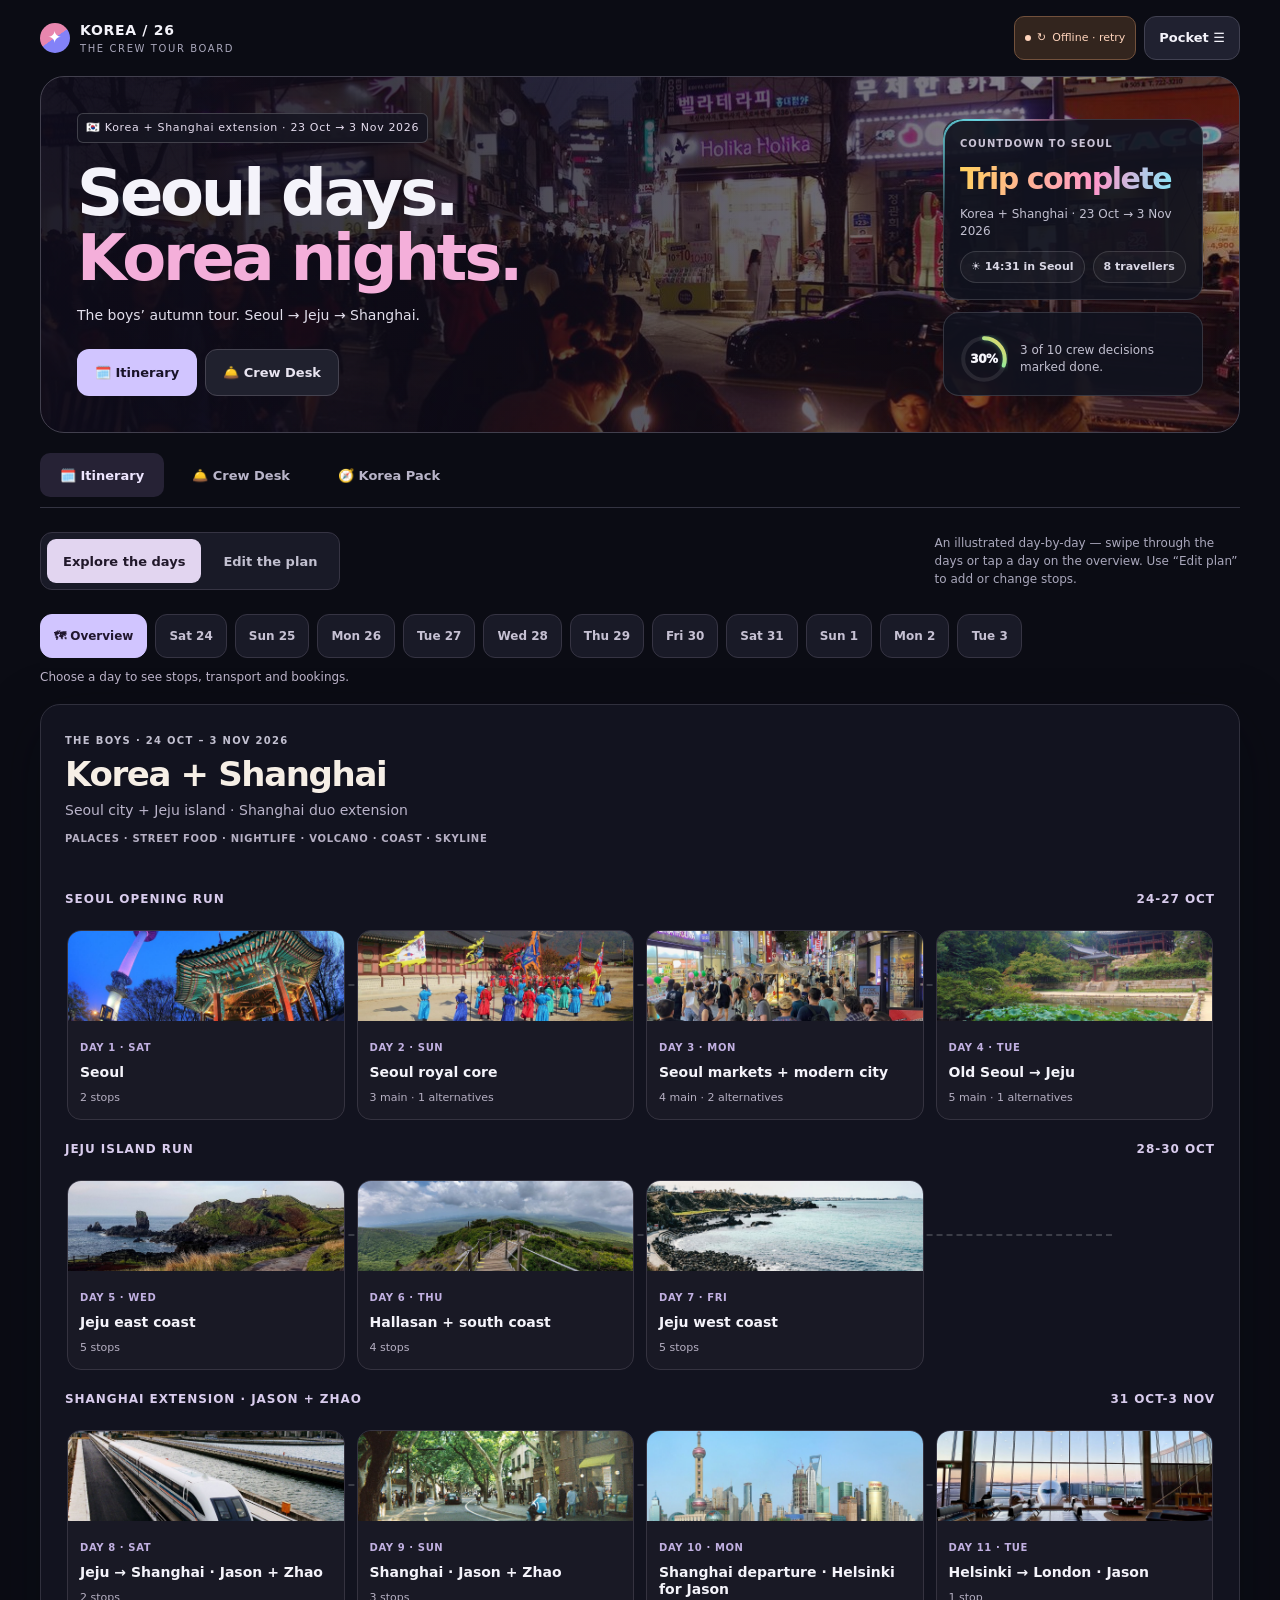
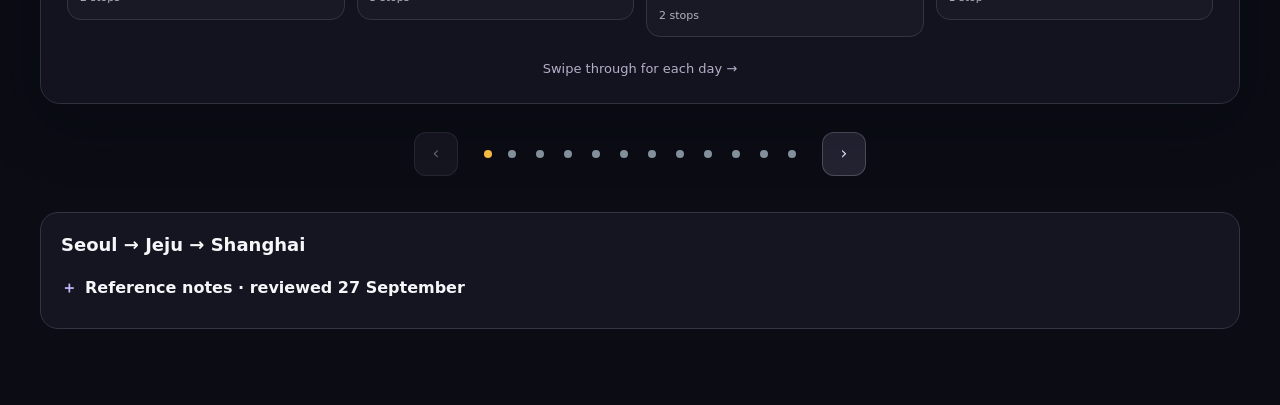
==== commit 32d3dd2e: "Deploy mobile Korea board and move extra activities into Korea Pack" ====
--- a/korea_boys_trip_board_sync_google_sheets.html
+++ b/korea_boys_trip_board_sync_google_sheets.html
@@ -1,1284 +1 @@
-<!DOCTYPE html>
-<html lang="en">
-<head>
-  <meta charset="UTF-8" />
-  <meta name="viewport" content="width=device-width, initial-scale=1.0" />
-  <title>Korea Boys Trip Board</title>
-  <style>
-    :root {
-      --ink: #f5f8ff;
-      --muted: rgba(245, 248, 255, 0.76);
-      --subtle: rgba(245, 248, 255, 0.58);
-      --panel: rgba(19, 24, 36, 0.70);
-      --panel-strong: rgba(13, 18, 28, 0.90);
-      --line: rgba(255, 255, 255, 0.16);
-      --gold: #d7e6ff;
-      --sun: #7de6ff;
-      --neon: #72f4ff;
-      --pink: #ff97ca;
-      --green: #8be8d4;
-      --purple: #8fa9ff;
-      --danger: #ff7575;
-      --shadow: 0 24px 80px rgba(5, 9, 18, 0.42);
-      --radius-xl: 32px;
-      --radius-lg: 24px;
-      --radius-md: 16px;
-      --radius-sm: 12px;
-      font-family: Inter, ui-sans-serif, system-ui, -apple-system, BlinkMacSystemFont, "Segoe UI", sans-serif;
-    }
-
-    * { box-sizing: border-box; }
-    html { scroll-behavior: smooth; }
-    body {
-      margin: 0;
-      min-height: 100vh;
-      color: var(--ink);
-      background:
-        radial-gradient(circle at 14% 14%, rgba(255, 151, 202, 0.22), transparent 22%),
-        radial-gradient(circle at 84% 16%, rgba(114, 244, 255, 0.24), transparent 24%),
-        radial-gradient(circle at 50% 84%, rgba(215, 230, 255, 0.15), transparent 28%),
-        linear-gradient(145deg, #070b13 0%, #0d1420 34%, #111c2a 68%, #0a1019 100%);
-      overflow-x: hidden;
-    }
-
-    body:before {
-      content: "";
-      position: fixed;
-      inset: 0;
-      pointer-events: none;
-      background-image:
-        radial-gradient(circle at 20% 30%, rgba(255,255,255,0.14) 0 2px, transparent 2.5px),
-        radial-gradient(circle at 70% 24%, rgba(114,244,255,0.16) 0 1.6px, transparent 2px),
-        radial-gradient(circle at 45% 70%, rgba(255,151,202,0.14) 0 1.8px, transparent 2.2px),
-        linear-gradient(rgba(255,255,255,0.025) 1px, transparent 1px),
-        linear-gradient(90deg, rgba(255,255,255,0.025) 1px, transparent 1px);
-      background-size: 240px 240px, 280px 280px, 320px 320px, 48px 48px, 48px 48px;
-      mask-image: linear-gradient(to bottom, rgba(0,0,0,0.95), transparent 88%);
-      z-index: -1;
-    }
-
-    body:after {
-      content: "";
-      position: fixed;
-      inset: 0;
-      pointer-events: none;
-      background:
-        radial-gradient(circle at 16% 18%, rgba(255,255,255,0.08), transparent 10%),
-        radial-gradient(circle at 86% 26%, rgba(255,255,255,0.08), transparent 10%),
-        radial-gradient(circle at 28% 80%, rgba(255,255,255,0.08), transparent 10%);
-      mix-blend-mode: screen;
-      z-index: -1;
-    }
-
-    a { color: inherit; text-decoration: none; }
-    button, input, select { font: inherit; }
-    button { cursor: pointer; }
-
-    .app { width: min(1280px, calc(100% - 28px)); margin: 0 auto; padding: 18px 0 52px; }
-
-    .hero {
-      position: relative;
-      min-height: 420px;
-      border: 1px solid var(--line);
-      border-radius: var(--radius-xl);
-      overflow: hidden;
-      background:
-        linear-gradient(180deg, rgba(8, 12, 20, 0.28), rgba(8, 12, 20, 0.90)),
-        radial-gradient(circle at 14% 18%, rgba(255, 151, 202, 0.22), transparent 22%),
-        radial-gradient(circle at 82% 18%, rgba(114, 244, 255, 0.24), transparent 26%),
-        linear-gradient(135deg, rgba(22, 29, 42, 0.95), rgba(10, 16, 25, 0.92));
-      box-shadow: var(--shadow);
-      isolation: isolate;
-    }
-
-    .hero-art {
-      position: absolute;
-      inset: 0;
-      opacity: 0.95;
-      z-index: -1;
-    }
-
-    .skyline { position: absolute; left: 0; right: 0; bottom: 0; height: 54%; }
-    .building { position: absolute; bottom: 0; width: 6%; border-radius: 18px 18px 0 0; background: linear-gradient(180deg, rgba(255,255,255,0.08), rgba(255,255,255,0.02)); border: 1px solid rgba(255,255,255,0.10); box-shadow: inset 0 0 30px rgba(114,244,255,0.08), 0 0 20px rgba(0,0,0,0.10); }
-    .building:before, .building:after { content: ""; position: absolute; left: 18%; width: 16%; height: 8px; background: rgba(114,244,255,0.72); border-radius: 8px; box-shadow: 22px 0 rgba(255,151,202,0.42), 44px 0 rgba(215,230,255,0.52); }
-    .building:before { top: 22px; }
-    .building:after { top: 58px; }
-    .b1 { left: 3%; height: 38%; }
-    .b2 { left: 11%; height: 48%; width: 7%; }
-    .b3 { left: 20%; height: 31%; }
-    .b4 { right: 22%; height: 42%; }
-    .b5 { right: 12%; height: 55%; width: 8%; }
-    .b6 { right: 3%; height: 34%; }
-
-    .mountain { position: absolute; bottom: -2%; clip-path: polygon(50% 0%, 100% 100%, 0 100%); background: linear-gradient(180deg, rgba(63,78,102,0.72), rgba(21,28,42,0.92)); filter: drop-shadow(0 12px 28px rgba(5,9,18,0.32)); }
-    .m1 { left: 42%; width: 30%; height: 46%; }
-    .m2 { left: 31%; width: 26%; height: 36%; opacity: 0.84; }
-    .m3 { right: 18%; width: 30%; height: 34%; opacity: 0.78; }
-    .moon { position: absolute; right: 9%; top: 9%; width: 106px; height: 106px; border-radius: 50%; background: radial-gradient(circle at 35% 35%, rgba(255,255,255,0.96), rgba(215,230,255,0.96) 38%, rgba(114,244,255,0.88) 68%, rgba(114,244,255,0.30) 100%); box-shadow: 0 0 80px rgba(114,244,255,0.28); overflow: hidden; }
-    .moon:before { content: ""; position: absolute; inset: 0; background: repeating-linear-gradient(45deg, rgba(255,255,255,0.32) 0 8px, rgba(255,255,255,0.08) 8px 16px); mix-blend-mode: screen; }
-    .dragon { display: none; }
-    .dragon span { position: absolute; display: block; border-radius: 999px; background: linear-gradient(90deg, #ff5cc8, #ffd15c); box-shadow: 0 8px 24px rgba(255,92,200,0.3); }
-    .dragon .body { left: 12px; top: 28px; width: 78px; height: 18px; transform: rotate(-8deg); }
-    .dragon .head { right: 12px; top: 18px; width: 30px; height: 28px; }
-    .dragon .wing { left: 34px; top: 0; width: 40px; height: 34px; border-radius: 60% 10% 60% 10%; background: rgba(95,230,255,0.8); transform: rotate(28deg); }
-    .dragon .tail { left: 0; top: 33px; width: 26px; height: 9px; background: #ff8b3d; transform: rotate(18deg); }
-    @keyframes floatDragon { 0%,100% { transform: translateY(0) translateX(0); } 50% { transform: translateY(-15px) translateX(9px); } }
-    .hero:after { content: ""; position: absolute; inset: auto -8% 8% -8%; height: 160px; background:
-      radial-gradient(circle at 20% 0%, rgba(255,255,255,0.16), transparent 28%),
-      radial-gradient(circle at 50% 0%, rgba(114,244,255,0.24), transparent 30%),
-      radial-gradient(circle at 80% 0%, rgba(255,151,202,0.16), transparent 28%);
-      pointer-events: none; filter: blur(18px); opacity: 0.9; }
-
-    .hero-content { position: relative; z-index: 1; padding: 28px; display: grid; grid-template-columns: 1.25fr 0.75fr; gap: 28px; min-height: 420px; align-items: end; }
-    .eyebrow { display: inline-flex; align-items: center; gap: 8px; width: fit-content; padding: 8px 12px; border: 1px solid rgba(255,255,255,0.16); border-radius: 999px; background: rgba(255,255,255,0.08); backdrop-filter: blur(14px); color: var(--muted); font-size: 13px; letter-spacing: 0.02em; }
-    .hero h1 { margin: 18px 0 12px; font-size: clamp(40px, 7vw, 82px); line-height: 0.92; letter-spacing: -0.07em; max-width: 760px; }
-    .hero h1 .shine { display: block; background: linear-gradient(100deg, #fff6d1, #5fe6ff 44%, #ff5cc8 72%, #ffd15c); -webkit-background-clip: text; color: transparent; }
-    .hero p { max-width: 720px; color: var(--muted); font-size: 17px; line-height: 1.55; margin: 0; }
-    .hero-actions { display: flex; flex-wrap: wrap; gap: 12px; margin-top: 22px; }
-    .btn { border: 0; border-radius: 999px; padding: 13px 17px; color: #0c1520; background: linear-gradient(135deg, #f7fbff, #8defff); font-weight: 800; box-shadow: 0 12px 30px rgba(114, 244, 255, 0.20); transition: transform 0.2s ease, box-shadow 0.2s ease, background 0.2s ease; }
-    .btn:hover { transform: translateY(-2px); box-shadow: 0 18px 40px rgba(114, 244, 255, 0.28); }
-    .btn.secondary { color: var(--ink); background: rgba(255,255,255,0.1); border: 1px solid rgba(255,255,255,0.15); box-shadow: none; }
-    .btn.ghost { color: var(--ink); background: transparent; border: 1px solid rgba(255,255,255,0.18); box-shadow: none; }
-    .btn.small { padding: 9px 12px; font-size: 13px; }
-    .btn.danger { background: rgba(255,100,100,0.18); color: #ffdada; border: 1px solid rgba(255,100,100,0.32); box-shadow: none; }
-
-    .stat-card { align-self: stretch; display: grid; gap: 14px; align-content: end; }
-    .glass { border: 1px solid rgba(255,255,255,0.16); border-radius: var(--radius-lg); background: linear-gradient(180deg, rgba(255,255,255,0.11), rgba(255,255,255,0.06)); backdrop-filter: blur(18px); padding: 18px; }
-    .flight-card { position: relative; overflow: hidden; }
-    .flight-card:before { content: ""; position: absolute; inset: -60% auto auto -20%; width: 170px; height: 170px; background: radial-gradient(circle, rgba(95,230,255,0.26), transparent 62%); }
-    .label { color: var(--subtle); font-size: 12px; text-transform: uppercase; letter-spacing: 0.1em; font-weight: 800; }
-    .big { font-size: 30px; font-weight: 900; letter-spacing: -0.05em; margin-top: 6px; }
-    .micro { color: var(--muted); font-size: 13px; line-height: 1.45; }
-    .pill-row { display: flex; gap: 8px; flex-wrap: wrap; margin-top: 12px; }
-    .pill { display: inline-flex; align-items: center; gap: 6px; border: 1px solid rgba(255,255,255,0.14); background: rgba(0,0,0,0.18); color: var(--muted); border-radius: 999px; padding: 7px 10px; font-size: 12px; font-weight: 700; }
-    .pill.done { color: #c8ffdc; border-color: rgba(119,240,168,0.28); background: rgba(119,240,168,0.12); }
-    .pill.warn { color: #ffe7ae; border-color: rgba(255,209,92,0.3); background: rgba(255,209,92,0.12); }
-    .pill.hot { color: #ffd7f1; border-color: rgba(255,92,200,0.3); background: rgba(255,92,200,0.12); }
-
-    .nav { position: sticky; top: 10px; z-index: 20; margin: 18px 0; display: flex; gap: 10px; padding: 8px; border: 1px solid var(--line); border-radius: 999px; background: rgba(15, 19, 29, 0.76); backdrop-filter: blur(18px); overflow-x: auto; box-shadow: 0 12px 38px rgba(5,9,18,0.22); }
-    .nav button { white-space: nowrap; border: 0; border-radius: 999px; color: var(--muted); background: transparent; padding: 11px 14px; font-weight: 800; font-size: 13px; }
-    .nav button.active { color: #0d1621; background: linear-gradient(135deg, rgba(247,251,255,0.98), rgba(189,245,255,0.96)); }
-
-    .section { display: none; animation: fadeIn 0.25s ease both; }
-    .section.active { display: block; }
-    @keyframes fadeIn { from { opacity: 0; transform: translateY(8px); } to { opacity: 1; transform: translateY(0); } }
-
-    .layout { display: grid; grid-template-columns: minmax(0, 1.45fr) minmax(330px, 0.55fr); gap: 18px; align-items: start; }
-    .panel { border: 1px solid var(--line); border-radius: var(--radius-xl); background: linear-gradient(180deg, rgba(24, 30, 44, 0.72), rgba(12, 17, 27, 0.78)); box-shadow: 0 18px 60px rgba(5,9,18,0.24); backdrop-filter: blur(18px); overflow: hidden; }
-    .panel.pad { padding: 20px; }
-    .panel-head { display: flex; justify-content: space-between; align-items: flex-start; gap: 16px; padding: 20px; border-bottom: 1px solid var(--line); }
-    .panel h2, .panel h3 { margin: 0; letter-spacing: -0.035em; }
-    .panel h2 { font-size: 26px; }
-    .panel h3 { font-size: 18px; }
-    .panel-sub { color: var(--muted); margin: 6px 0 0; line-height: 1.45; font-size: 14px; }
-
-    .board-shell { position: relative; padding: 16px; }
-    .board {
-      position: relative;
-      min-height: 660px;
-      border-radius: 30px;
-      overflow: hidden;
-      border: 1px solid rgba(255,255,255,0.14);
-      background:
-        radial-gradient(circle at 16% 18%, rgba(255,151,202,0.16), transparent 24%),
-        radial-gradient(circle at 82% 20%, rgba(114,244,255,0.22), transparent 24%),
-        radial-gradient(circle at 52% 76%, rgba(215,230,255,0.14), transparent 22%),
-        linear-gradient(180deg, rgba(20, 28, 41, 0.94), rgba(11, 16, 24, 0.98));
-      box-shadow: inset 0 0 110px rgba(255,255,255,0.04);
-    }
-    .board:before { content: ""; position: absolute; inset: 0; background-image: url("data:image/svg+xml,%3Csvg width='180' height='180' viewBox='0 0 180 180' xmlns='http://www.w3.org/2000/svg'%3E%3Cg fill='none' stroke='rgba(255,255,255,0.07)' stroke-width='1'%3E%3Cpath d='M0 92 C26 70, 44 104, 70 84 S122 70, 180 98'/%3E%3Cpath d='M14 132 C42 112, 63 150, 98 128 S142 120, 170 144'/%3E%3C/g%3E%3C/svg%3E"); opacity: 0.7; }
-    .sea { position: absolute; left: -5%; right: -5%; bottom: -10%; height: 36%; background: linear-gradient(180deg, rgba(114,244,255,0.16), rgba(21, 63, 92, 0.60)); border-radius: 50% 50% 0 0; filter: blur(0.2px); }
-    .island { position: absolute; width: 240px; height: 150px; right: 8%; bottom: 8%; background: linear-gradient(180deg, rgba(63,87,110,0.52), rgba(24, 38, 50, 0.92)); border-radius: 54% 46% 42% 58%; box-shadow: 0 18px 44px rgba(5,9,18,0.24); border: 1px solid rgba(255,255,255,0.14); }
-    .volcano { position: absolute; right: 15%; bottom: 17%; width: 150px; height: 140px; clip-path: polygon(50% 0%, 90% 100%, 10% 100%); background: linear-gradient(180deg, #7e93ae, #2f3a4b); filter: drop-shadow(0 14px 22px rgba(5,9,18,0.28)); }
-    .lava { position: absolute; right: 19.5%; bottom: 27%; width: 56px; height: 86px; clip-path: polygon(50% 0, 64% 28%, 55% 54%, 72% 100%, 35% 100%, 45% 52%, 34% 28%); background: linear-gradient(180deg, #f8fdff, #72f4ff 58%, #ff97ca); opacity: 0.78; animation: lavaPulse 2.2s ease-in-out infinite; }
-    @keyframes lavaPulse { 0%,100% { opacity: 0.45; } 50% { opacity: 0.86; } }
-    .cloud { position: absolute; width: 150px; height: 50px; border-radius: 999px; background: rgba(255,255,255,0.12); filter: blur(0.3px); }
-    .cloud:before, .cloud:after { content: ""; position: absolute; border-radius: 50%; background: inherit; }
-    .cloud:before { width: 70px; height: 70px; left: 25px; top: -36px; }
-    .cloud:after { width: 58px; height: 58px; right: 24px; top: -26px; }
-    .c1 { left: 16%; top: 16%; animation: drift 14s linear infinite; }
-    .c2 { right: 20%; top: 12%; transform: scale(0.7); opacity: 0.7; animation: drift2 17s linear infinite; }
-    @keyframes drift { 50% { transform: translateX(26px); } }
-    @keyframes drift2 { 50% { transform: translateX(-22px) scale(0.7); } }
-
-    .route-svg { position: absolute; inset: 0; width: 100%; height: 100%; z-index: 2; pointer-events: none; }
-    .route-line { fill: none; stroke: rgba(215, 230, 255, 0.72); stroke-width: 8; stroke-linecap: round; stroke-dasharray: 2 18; filter: drop-shadow(0 0 8px rgba(114,244,255,0.34)); }
-    .route-shadow { fill: none; stroke: rgba(0, 0, 0, 0.28); stroke-width: 14; stroke-linecap: round; stroke-dasharray: 2 18; }
-
-    .node { position: absolute; z-index: 5; width: 118px; min-height: 112px; transform: translate(-50%, -50%); display: grid; justify-items: center; gap: 7px; text-align: center; }
-    .node-core { width: 62px; height: 62px; border-radius: 22px; display: grid; place-items: center; font-size: 30px; color: #071226; background: var(--ink); border: 2px solid rgba(255,255,255,0.4); box-shadow: 0 18px 36px rgba(0,0,0,0.3), 0 0 0 6px rgba(255,255,255,0.08); transition: transform 0.2s ease; }
-    .node:hover .node-core { transform: translateY(-4px) rotate(-3deg); }
-    .node-title { font-size: 12px; line-height: 1.15; font-weight: 900; text-shadow: 0 2px 6px rgba(0,0,0,0.6); }
-    .node-meta { font-size: 10px; color: var(--muted); font-weight: 800; text-transform: uppercase; letter-spacing: 0.08em; }
-    .node.group .node-core { background: linear-gradient(135deg, #eef6ff, #8defff); }
-    .node.boss .node-core { background: linear-gradient(135deg, #1c2434, #4e6480); color: white; animation: bossPulse 3s ease-in-out infinite; }
-    .node.personal .node-core { background: linear-gradient(135deg, #f7fbff, #d1e6ff); }
-    @keyframes bossPulse { 0%,100% { box-shadow: 0 18px 36px rgba(0,0,0,0.3), 0 0 0 6px rgba(114,244,255,0.08); } 50% { box-shadow: 0 18px 36px rgba(0,0,0,0.3), 0 0 0 12px rgba(114,244,255,0.16); } }
-
-    .token-layer { position: absolute; inset: 0; z-index: 8; pointer-events: none; }
-    .token { position: absolute; width: 38px; height: 38px; border-radius: 16px 16px 16px 6px; transform: translate(-50%, -50%) rotate(-6deg); display: grid; place-items: center; font-weight: 1000; font-size: 15px; color: #061020; border: 2px solid rgba(255,255,255,0.72); box-shadow: 0 14px 28px rgba(0,0,0,0.35); transition: left 0.45s cubic-bezier(.2,.8,.2,1), top 0.45s cubic-bezier(.2,.8,.2,1), transform 0.2s ease; }
-    .token.active { z-index: 10; transform: translate(-50%, -50%) rotate(4deg) scale(1.1); box-shadow: 0 16px 34px rgba(0,0,0,0.42), 0 0 0 7px rgba(255,255,255,0.13); }
-    .token:after { content: attr(data-name); position: absolute; top: 42px; left: 50%; transform: translateX(-50%); white-space: nowrap; color: var(--ink); background: rgba(0,0,0,0.45); border: 1px solid rgba(255,255,255,0.12); border-radius: 999px; padding: 4px 8px; font-size: 10px; opacity: 0; transition: opacity 0.2s ease; }
-    .token.active:after, .token:hover:after { opacity: 1; }
-
-    .side-stack { display: grid; gap: 18px; }
-    .player-card { padding: 18px; }
-    .select-row { display: grid; grid-template-columns: 1fr auto; gap: 10px; align-items: center; margin: 14px 0; }
-    select, input[type="text"] { width: 100%; border: 1px solid rgba(255,255,255,0.14); border-radius: 14px; background: rgba(0,0,0,0.2); color: var(--ink); padding: 12px 13px; outline: none; }
-    select option { color: #111; }
-    .progress-wrap { margin-top: 14px; }
-    .progress-head { display: flex; justify-content: space-between; color: var(--muted); font-weight: 800; font-size: 12px; margin-bottom: 8px; }
-    .progress-bar { height: 12px; background: rgba(255,255,255,0.09); border-radius: 999px; overflow: hidden; border: 1px solid rgba(255,255,255,0.08); }
-    .progress-fill { height: 100%; width: 0%; background: linear-gradient(90deg, #5fe6ff, #77f0a8, #ffd15c); border-radius: inherit; transition: width 0.35s ease; }
-
-    .traveller-grid { display: grid; grid-template-columns: 1fr; gap: 9px; margin-top: 14px; }
-    .traveller-row { display: grid; grid-template-columns: auto 1fr auto; gap: 9px; align-items: center; padding: 10px; border: 1px solid rgba(255,255,255,0.1); border-radius: 16px; background: rgba(255,255,255,0.05); }
-    .avatar-dot { width: 26px; height: 26px; border-radius: 10px; display: grid; place-items: center; color: #061020; font-weight: 1000; font-size: 12px; border: 1px solid rgba(255,255,255,0.55); }
-    .traveller-name { font-weight: 850; font-size: 13px; }
-    .traveller-progress { color: var(--subtle); font-size: 11px; }
-
-    .task-list { display: grid; gap: 10px; }
-    .task-card { border: 1px solid rgba(255,255,255,0.12); border-radius: 18px; background: rgba(255,255,255,0.06); padding: 14px; display: grid; grid-template-columns: auto 1fr auto; gap: 12px; align-items: start; transition: transform 0.16s ease, border-color 0.16s ease; }
-    .task-card:hover { transform: translateY(-2px); border-color: rgba(255,255,255,0.22); }
-    .task-card.completed { background: rgba(119, 240, 168, 0.1); border-color: rgba(119, 240, 168, 0.32); }
-    .task-card.group-done { background: rgba(255, 209, 92, 0.1); border-color: rgba(255, 209, 92, 0.28); }
-    .task-icon { width: 40px; height: 40px; border-radius: 15px; display: grid; place-items: center; background: rgba(255,255,255,0.12); font-size: 22px; }
-    .task-title { font-weight: 950; letter-spacing: -0.02em; }
-    .task-desc { color: var(--muted); font-size: 13px; line-height: 1.45; margin-top: 4px; }
-    .task-tags { display: flex; flex-wrap: wrap; gap: 6px; margin-top: 10px; }
-    .tag { font-size: 10px; font-weight: 900; letter-spacing: 0.08em; text-transform: uppercase; padding: 5px 7px; border-radius: 999px; background: rgba(255,255,255,0.08); color: var(--muted); }
-    .tag.p1 { background: rgba(255,100,100,0.14); color: #ffd8d8; }
-    .tag.p2 { background: rgba(255,209,92,0.14); color: #ffe7ae; }
-    .tag.personal { background: rgba(95,230,255,0.14); color: #d4f9ff; }
-    .toggle { appearance: none; width: 50px; height: 30px; border-radius: 999px; background: rgba(255,255,255,0.13); border: 1px solid rgba(255,255,255,0.15); position: relative; transition: background 0.2s ease; margin: 3px 0 0; }
-    .toggle:before { content: ""; width: 22px; height: 22px; position: absolute; left: 3px; top: 3px; border-radius: 50%; background: white; transition: transform 0.2s ease; }
-    .toggle:checked { background: rgba(119,240,168,0.8); }
-    .toggle:checked:before { transform: translateX(20px); }
-
-
-    .idea-toolbar { display: flex; flex-wrap: wrap; gap: 10px; align-items: center; justify-content: space-between; margin-bottom: 16px; }
-    .idea-grid { display: grid; grid-template-columns: repeat(2, minmax(0, 1fr)); gap: 14px; }
-    .idea-card { position: relative; overflow: hidden; border: 1px solid rgba(255,255,255,0.14); border-radius: 24px; background: linear-gradient(180deg, rgba(255,255,255,0.10), rgba(255,255,255,0.05)); padding: 16px; display: grid; gap: 13px; box-shadow: 0 14px 34px rgba(24,7,49,0.12); }
-    .idea-card:before { content: ""; position: absolute; width: 160px; height: 160px; border-radius: 50%; right: -60px; top: -78px; background: rgba(255,209,92,0.10); pointer-events: none; }
-    .idea-top { display: grid; grid-template-columns: auto 1fr auto; gap: 12px; align-items: start; position: relative; }
-    .idea-emoji { width: 48px; height: 48px; border-radius: 18px; display: grid; place-items: center; font-size: 26px; background: rgba(255,255,255,0.12); border: 1px solid rgba(255,255,255,0.12); }
-    .idea-title { font-weight: 1000; letter-spacing: -0.03em; font-size: 17px; }
-    .idea-desc { color: var(--muted); font-size: 13px; line-height: 1.45; margin-top: 4px; }
-    .idea-city { align-self: start; white-space: nowrap; }
-    .vote-row { display: grid; grid-template-columns: repeat(3, 1fr); gap: 8px; position: relative; }
-    .vote-btn { border: 1px solid rgba(255,255,255,0.13); border-radius: 14px; background: rgba(0,0,0,0.18); color: var(--muted); padding: 10px 8px; font-weight: 950; font-size: 12px; transition: transform 0.16s ease, background 0.16s ease, border-color 0.16s ease; }
-    .vote-btn:hover { transform: translateY(-2px); border-color: rgba(255,255,255,0.24); }
-    .vote-btn.active.keen { background: rgba(119,240,168,0.18); color: #c8ffdc; border-color: rgba(119,240,168,0.38); }
-    .vote-btn.active.maybe { background: rgba(255,209,92,0.18); color: #ffe7ae; border-color: rgba(255,209,92,0.38); }
-    .vote-btn.active.no { background: rgba(255,100,100,0.18); color: #ffdada; border-color: rgba(255,100,100,0.38); }
-    .vote-meter { display: grid; gap: 8px; position: relative; }
-    .meter-track { height: 11px; display: flex; overflow: hidden; border-radius: 999px; background: rgba(255,255,255,0.08); border: 1px solid rgba(255,255,255,0.08); }
-    .meter-keen { background: rgba(119,240,168,0.85); }
-    .meter-maybe { background: rgba(255,209,92,0.85); }
-    .meter-no { background: rgba(255,100,100,0.85); }
-    .vote-counts { display: flex; flex-wrap: wrap; gap: 6px; color: var(--subtle); font-size: 11px; font-weight: 850; }
-    .idea-status { display: inline-flex; align-items: center; justify-content: center; border-radius: 999px; padding: 7px 10px; font-size: 11px; font-weight: 1000; letter-spacing: 0.05em; text-transform: uppercase; background: rgba(255,255,255,0.08); color: var(--muted); border: 1px solid rgba(255,255,255,0.12); }
-    .idea-status.hot { background: rgba(119,240,168,0.14); color: #c8ffdc; border-color: rgba(119,240,168,0.32); }
-    .idea-status.watch { background: rgba(255,209,92,0.14); color: #ffe7ae; border-color: rgba(255,209,92,0.32); }
-    .idea-status.cold { background: rgba(255,100,100,0.14); color: #ffdada; border-color: rgba(255,100,100,0.32); }
-    .idea-summary-grid { display: grid; grid-template-columns: repeat(3, minmax(0, 1fr)); gap: 12px; margin-top: 14px; }
-    .mini-score { border: 1px solid rgba(255,255,255,0.1); border-radius: 18px; padding: 12px; background: rgba(255,255,255,0.05); }
-    .mini-score .num { font-size: 26px; font-weight: 1000; letter-spacing: -0.05em; }
-    .mini-score .txt { color: var(--muted); font-size: 12px; line-height: 1.35; }
-    .add-idea-form { display: grid; grid-template-columns: 0.9fr 0.8fr 1.4fr auto; gap: 10px; margin-top: 16px; }
-    .idea-help { color: var(--muted); font-size: 13px; line-height: 1.5; }
-
-
-
-    .planning-hub { display: grid; grid-template-columns: repeat(3, minmax(0, 1fr)); gap: 12px; padding: 16px 20px 0; }
-    .hub-card { text-align: left; border: 1px solid rgba(255,255,255,0.13); border-radius: 22px; background: rgba(255,255,255,0.06); color: var(--ink); padding: 15px; min-height: 118px; display: grid; align-content: start; gap: 8px; transition: transform 0.18s ease, border-color 0.18s ease, background 0.18s ease; }
-    .hub-card:hover { transform: translateY(-3px); border-color: rgba(255,209,92,0.34); background: rgba(255,255,255,0.09); }
-    .hub-card.primary { background: linear-gradient(135deg, rgba(114,244,255,0.16), rgba(255,151,202,0.10)); border-color: rgba(114,244,255,0.28); box-shadow: 0 16px 42px rgba(114,244,255,0.10); }
-    .hub-icon { font-size: 26px; }
-    .hub-title { font-weight: 1000; letter-spacing: -0.03em; font-size: 16px; }
-    .hub-copy { color: var(--muted); font-size: 12px; line-height: 1.42; }
-    .hub-status { width: fit-content; border-radius: 999px; padding: 6px 9px; background: rgba(0,0,0,0.2); border: 1px solid rgba(255,255,255,0.12); color: var(--muted); font-size: 11px; font-weight: 900; }
-
-    .nav button.market-tab { color: #fff3c3; border: 1px solid rgba(255,209,92,0.22); background: rgba(255,209,92,0.08); }
-    .nav button.market-tab.active { color: #071226; background: linear-gradient(90deg, #ffd15c, #ff8b3d); }
-
-    .activity-spotlight { border-color: rgba(114,244,255,0.24); background: linear-gradient(180deg, rgba(114,244,255,0.10), rgba(255,255,255,0.04)); }
-    .activity-spotlight h3 { font-size: 21px; margin: 8px 0 6px; letter-spacing: -0.04em; }
-    .activity-spotlight p { color: var(--muted); font-size: 13px; line-height: 1.5; margin: 0; }
-    .mini-idea-list { display: grid; gap: 8px; margin: 14px 0; }
-    .mini-idea-row { display: grid; grid-template-columns: auto 1fr auto; gap: 8px; align-items: center; padding: 9px 10px; border-radius: 15px; border: 1px solid rgba(255,255,255,0.1); background: rgba(0,0,0,0.15); }
-    .mini-idea-name { font-weight: 900; font-size: 12px; }
-    .mini-idea-meta { color: var(--subtle); font-size: 11px; }
-
-    .flow-steps { display: grid; grid-template-columns: repeat(3, minmax(0, 1fr)); gap: 10px; margin: 16px 0 18px; }
-    .flow-step { border: 1px solid rgba(255,255,255,0.11); border-radius: 18px; background: rgba(255,255,255,0.05); padding: 12px; }
-    .flow-step strong { display: block; font-size: 13px; margin-bottom: 5px; }
-    .flow-step span { display: block; color: var(--muted); font-size: 12px; line-height: 1.35; }
-
-    .quest-controls { display: flex; flex-wrap: wrap; gap: 10px; padding: 16px 20px 20px; }
-    .grid-2 { display: grid; grid-template-columns: repeat(2, minmax(0, 1fr)); gap: 14px; }
-    .grid-3 { display: grid; grid-template-columns: repeat(3, minmax(0, 1fr)); gap: 14px; }
-    .info-card { border: 1px solid rgba(255,255,255,0.12); border-radius: var(--radius-lg); background: rgba(255,255,255,0.06); padding: 16px; min-height: 140px; position: relative; overflow: hidden; }
-    .info-card:before { content: ""; position: absolute; width: 110px; height: 110px; border-radius: 50%; background: rgba(95,230,255,0.12); right: -32px; top: -34px; }
-    .info-card .emoji { font-size: 34px; margin-bottom: 10px; }
-    .info-card h3 { font-size: 17px; margin: 0 0 8px; }
-    .info-card p { margin: 0; color: var(--muted); font-size: 13px; line-height: 1.48; }
-    .info-card ul { margin: 10px 0 0 18px; padding: 0; color: var(--muted); line-height: 1.5; font-size: 13px; }
-
-    .timeline { display: grid; gap: 10px; }
-    .timeline-item { display: grid; grid-template-columns: 92px 1fr; gap: 12px; padding: 14px; border-radius: 18px; background: rgba(255,255,255,0.06); border: 1px solid rgba(255,255,255,0.1); }
-    .timeline-date { color: var(--gold); font-weight: 1000; font-size: 13px; }
-    .timeline-title { font-weight: 950; }
-    .timeline-body { color: var(--muted); font-size: 13px; margin-top: 4px; line-height: 1.45; }
-
-    .sync-diagram { position: relative; display: grid; grid-template-columns: repeat(3, 1fr); gap: 14px; margin-top: 16px; }
-    .sync-box { border: 1px solid rgba(255,255,255,0.12); border-radius: 22px; padding: 18px; background: rgba(255,255,255,0.06); text-align: center; min-height: 180px; display: grid; align-content: center; gap: 8px; }
-    .sync-box .emoji { font-size: 42px; }
-    .sync-title { font-weight: 1000; }
-    .sync-copy { color: var(--muted); line-height: 1.45; font-size: 13px; }
-
-    .modal { position: fixed; inset: 0; display: none; place-items: center; padding: 18px; background: rgba(2, 8, 18, 0.76); backdrop-filter: blur(14px); z-index: 80; }
-    .modal.active { display: grid; }
-    .modal-card { width: min(780px, 100%); border: 1px solid rgba(255,255,255,0.18); border-radius: 34px; background: linear-gradient(180deg, rgba(24, 30, 44, 0.98), rgba(12, 17, 27, 0.98)); box-shadow: var(--shadow); padding: 24px; }
-    .modal-card h2 { margin: 0 0 8px; font-size: clamp(28px, 6vw, 50px); letter-spacing: -0.06em; }
-    .modal-card p { color: var(--muted); line-height: 1.55; }
-    .personality-grid { display: grid; grid-template-columns: repeat(5, minmax(0, 1fr)); gap: 10px; margin: 18px 0; }
-    .personality { border: 1px solid rgba(255,255,255,0.12); border-radius: 20px; background: rgba(255,255,255,0.06); color: var(--ink); padding: 14px 10px; text-align: center; transition: transform 0.18s ease, background 0.18s ease; }
-    .personality:hover, .personality.selected { transform: translateY(-3px); background: rgba(255,209,92,0.18); border-color: rgba(255,209,92,0.36); }
-    .personality .emoji { font-size: 28px; }
-    .personality .name { font-weight: 1000; font-size: 12px; margin-top: 8px; line-height: 1.15; }
-
-    .toast { position: fixed; left: 50%; bottom: 18px; transform: translateX(-50%) translateY(20px); opacity: 0; pointer-events: none; z-index: 100; background: rgba(7,18,38,0.94); color: var(--ink); border: 1px solid rgba(255,255,255,0.14); border-radius: 999px; padding: 11px 15px; box-shadow: 0 12px 36px rgba(0,0,0,0.32); transition: opacity 0.2s ease, transform 0.2s ease; font-weight: 800; font-size: 13px; }
-    .toast.show { opacity: 1; transform: translateX(-50%) translateY(0); }
-
-    .source-note { color: var(--subtle); font-size: 12px; line-height: 1.5; padding: 16px 20px 20px; border-top: 1px solid var(--line); }
-    .source-note a { color: #bdefff; text-decoration: underline; text-underline-offset: 3px; }
-
-    @media (max-width: 980px) {
-      .hero-content { grid-template-columns: 1fr; align-items: end; }
-      .layout { grid-template-columns: 1fr; }
-      .grid-3, .grid-2, .sync-diagram, .idea-grid, .idea-summary-grid, .add-idea-form, .planning-hub, .flow-steps { grid-template-columns: 1fr; }
-      .board { min-height: 720px; }
-      .personality-grid { grid-template-columns: repeat(2, 1fr); }
-      .node { width: 94px; }
-      .node-core { width: 54px; height: 54px; border-radius: 19px; font-size: 26px; }
-    }
-
-    @media (max-width: 620px) {
-      .app { width: min(100% - 16px, 1280px); padding-top: 8px; }
-      .hero { min-height: 520px; border-radius: 24px; }
-      .hero-content { padding: 20px; min-height: 520px; }
-      .panel, .board { border-radius: 24px; }
-      .panel-head { display: grid; }
-      .board-shell { padding: 8px; }
-      .board { min-height: 780px; }
-      .node-title { font-size: 10px; }
-      .node-meta { display: none; }
-      .token { width: 32px; height: 32px; border-radius: 13px 13px 13px 5px; font-size: 13px; }
-      .timeline-item { grid-template-columns: 1fr; }
-      .nav { top: 6px; border-radius: 22px; }
-    }
-  </style>
-</head>
-<body>
-  <div class="app">
-    <header class="hero">
-      <div class="hero-art" aria-hidden="true">
-        <div class="moon"></div>
-        <div class="dragon"><span class="wing"></span><span class="tail"></span><span class="body"></span><span class="head"></span></div>
-        <div class="skyline">
-          <div class="building b1"></div><div class="building b2"></div><div class="building b3"></div><div class="building b4"></div><div class="building b5"></div><div class="building b6"></div>
-          <div class="mountain m1"></div><div class="mountain m2"></div><div class="mountain m3"></div>
-        </div>
-      </div>
-      <div class="hero-content">
-        <div>
-          <div class="eyebrow">🇰🇷 Seoul + Jeju tour board · 23 Oct to 2 Nov 2026</div>
-          <h1><span>Korea boys trip</span><span class="shine">tour board</span></h1>
-          <p>Votes, flights, bookings and group progress.</p>
-          <div class="hero-actions">
-            <button class="btn" data-jump="board">Open board</button>
-            <button class="btn secondary" data-jump="tasks">Boss tasks</button>
-            <button class="btn ghost" data-jump="ideas">Activity Market</button>
-            <button class="btn ghost" id="openSetup">Trip vibe</button>
-          </div>
-        </div>
-        <aside class="stat-card">
-          <div class="glass flight-card">
-            <div class="label">Flight status</div>
-            <div class="big">LHR → ICN booked</div>
-            <div class="micro">Jason only · QW901 · Fri 23 Oct 22:05 → Sat 24 Oct 21:35 · e-ticket pending</div>
-            <div class="pill-row">
-              <span class="pill done">✅ Outbound locked</span>
-              <span class="pill warn">⚠️ Return TBC</span>
-              <span class="pill warn">⚠️ Jeju leg TBC</span>
-            </div>
-          </div>
-          <div class="glass">
-            <div class="label">Group setup</div>
-            <div class="big">7 travellers</div>
-            <div class="micro">Names, budget, accommodation and Jeju transport TBC.</div>
-          </div>
-        </aside>
-      </div>
-    </header>
-
-    <nav class="nav" aria-label="App sections">
-      <button class="active" data-tab="board">🗺️ Board</button>
-      <button data-tab="tasks">🎬 Group tasks</button>
-      <button class="market-tab" data-tab="ideas">🎯 Activity Market</button>
-      <button data-tab="intel">📍 Trip intel</button>
-      <button data-tab="sync">🔄 Sync</button>
-      <button data-tab="settings">⚙️ Roster</button>
-    </nav>
-
-    <main>
-      <section id="board" class="section active">
-        <div class="layout">
-          <div class="panel">
-            <div class="panel-head">
-              <div>
-                <h2>Trip board</h2>
-                <p class="panel-sub">Track progress, votes and group decisions.</p>
-              </div>
-              <div class="pill-row" style="margin:0">
-                <span class="pill hot" id="personalityBadge">Trip mode: unset</span>
-                <span class="pill warn" id="groupProgressBadge">Group bosses 0%</span>
-              </div>
-            </div>
-            <div class="planning-hub" aria-label="Planning shortcuts">
-              <button class="hub-card primary" data-jump="ideas">
-                <span class="hub-icon">🎯</span>
-                <span class="hub-title">Activity Market</span>
-                <span class="hub-copy">Vote on Seoul and Jeju ideas.</span>
-                <span class="hub-status" id="boardVoteStatus">0 votes cast</span>
-              </button>
-              <button class="hub-card" data-jump="tasks">
-                <span class="hub-icon">🐉</span>
-                <span class="hub-title">Group tasks</span>
-                <span class="hub-copy">Flights, budget, accommodation, transport and itinerary.</span>
-                <span class="hub-status">Shared progress</span>
-              </button>
-              <button class="hub-card" data-jump="settings">
-                <span class="hub-icon">👥</span>
-                <span class="hub-title">Roster</span>
-                <span class="hub-copy">Names, roles and tokens.</span>
-                <span class="hub-status">Edit roster</span>
-              </button>
-            </div>
-            <div class="board-shell">
-              <div class="board" id="questBoard">
-                <div class="cloud c1"></div><div class="cloud c2"></div><div class="sea"></div><div class="island"></div><div class="volcano"></div><div class="lava"></div>
-                <svg class="route-svg" viewBox="0 0 1000 660" preserveAspectRatio="none" aria-hidden="true">
-                  <path class="route-shadow" d="M105 540 C145 410 255 455 255 342 C255 230 385 248 420 150 C460 42 640 98 655 220 C672 356 765 298 835 390 C900 475 850 560 745 555" />
-                  <path class="route-line" d="M105 540 C145 410 255 455 255 342 C255 230 385 248 420 150 C460 42 640 98 655 220 C672 356 765 298 835 390 C900 475 850 560 745 555" />
-                </svg>
-                <div id="nodes"></div>
-                <div class="token-layer" id="tokens"></div>
-              </div>
-            </div>
-            <div class="quest-controls">
-              <button class="btn small" id="advanceBtn">Move player forward</button>
-              <button class="btn small secondary" id="undoBtn">Move player back</button>
-              <button class="btn small ghost" id="copySummaryBtn">Copy summary</button>
-              <button class="btn small danger" id="resetBtn">Reset board</button>
-            </div>
-            <div class="source-note">Saved in this browser only. Use Export if sharing manually.</div>
-          </div>
-
-          <aside class="side-stack">
-            <div class="panel player-card">
-              <div class="label">Selected player</div>
-              <div class="select-row">
-                <select id="playerSelect" aria-label="Selected traveller"></select>
-                <button class="btn small secondary" id="focusPlayerBtn">Focus</button>
-              </div>
-              <div class="progress-wrap">
-                <div class="progress-head"><span id="selectedName">Jason</span><span id="selectedProgress">0%</span></div>
-                <div class="progress-bar"><div class="progress-fill" id="selectedProgressFill"></div></div>
-              </div>
-              <div class="pill-row">
-                <span class="pill" id="selectedRole">🧭 No role yet</span>
-                <span class="pill" id="selectedStage">Spawn point</span>
-              </div>
-            </div>
-
-            <div class="panel pad">
-              <div class="label">Roster</div>
-              <div class="traveller-grid" id="travellerGrid"></div>
-            </div>
-
-            <div class="panel pad activity-spotlight">
-              <div class="label">Next thing</div>
-              <h3>Vote first. Lock it later.</h3>
-              <p>Keep the good ideas alive until the group picks a shortlist.</p>
-              <div class="mini-idea-list" id="boardIdeaPreview"></div>
-              <button class="btn small" data-jump="ideas">Activity Market</button>
-            </div>
-
-            <div class="panel pad">
-              <div class="label">Next three actions</div>
-              <div id="nextActions" class="task-list" style="margin-top:12px"></div>
-            </div>
-          </aside>
-        </div>
-      </section>
-
-      <section id="tasks" class="section">
-        <div class="layout">
-          <div class="panel">
-            <div class="panel-head">
-              <div>
-                <h2>Group tasks</h2>
-                <p class="panel-sub">Personal tasks move one player. Group tasks move everyone.</p>
-              </div>
-              <button class="btn small secondary" id="markJasonFactsBtn">Apply Jason facts</button>
-            </div>
-            <div style="padding:20px">
-              <h3 style="margin-bottom:12px">Personal checkpoints</h3>
-              <div class="task-list" id="personalTasks"></div>
-              <h3 style="margin:24px 0 12px">Group tasks</h3>
-              <div class="task-list" id="groupTasks"></div>
-            </div>
-          </div>
-          <aside class="side-stack">
-            <div class="panel pad">
-              <div class="label">Why these matter</div>
-              <div class="info-card" style="margin-top:12px">
-                <div class="emoji">🐉</div>
-                <h3>Route lock</h3>
-                <p>Lock dates and Jeju flight logic before accommodation.</p>
-              </div>
-              <div class="info-card" style="margin-top:12px">
-                <div class="emoji">🚐</div>
-                <h3>Ride plan</h3>
-                <p>Decide early: van, two cars, transfers or taxis.</p>
-              </div>
-              <div class="info-card" style="margin-top:12px">
-                <div class="emoji">🛂</div>
-                <h3>Entry check</h3>
-                <p>K-ETA exemption currently runs to 31 Dec 2026. Recheck passports and entry rules before departure.</p>
-              </div>
-            </div>
-          </aside>
-        </div>
-      </section>
-
-
-      <section id="ideas" class="section">
-        <div class="layout">
-          <div class="panel pad">
-            <div class="panel-head" style="padding:0 0 18px; border-bottom:0">
-              <div>
-                <h2>Activity Market</h2>
-                <p class="panel-sub">Vote on ideas before they become itinerary items.</p>
-              </div>
-              <div class="pill-row" style="margin:0">
-                <span class="pill done" id="ideasHotBadge">0 shortlist ideas</span>
-                <span class="pill warn" id="ideasVotesBadge">0 votes cast</span>
-              </div>
-            </div>
-            <div class="flow-steps">
-              <div class="flow-step"><strong>1. Pick yourself</strong><span>Use the player dropdown.</span></div>
-              <div class="flow-step"><strong>2. Vote lightly</strong><span>Keen, maybe or no.</span></div>
-              <div class="flow-step"><strong>3. Shortlist later</strong><span>Shortlist the strongest ideas later.</span></div>
-            </div>
-            <div class="idea-toolbar">
-              <div class="idea-help">Rule of thumb: 4+ keen = shortlist · 2+ no = discuss · mostly maybe = optional.</div>
-              <button class="btn small secondary" id="copyIdeasBtn">Copy vote summary</button>
-            </div>
-            <div class="idea-grid" id="ideaGrid"></div>
-            <h3 style="margin:24px 0 8px">Add a new idea</h3>
-            <div class="add-idea-form">
-              <input type="text" id="newIdeaTitle" placeholder="Idea name" />
-              <input type="text" id="newIdeaCity" placeholder="Seoul, Jeju, or both" />
-              <input type="text" id="newIdeaDesc" placeholder="Why it could be good" />
-              <button class="btn small" id="addIdeaBtn">Add idea</button>
-            </div>
-          </div>
-          <aside class="side-stack">
-            <div class="panel pad">
-              <div class="label">Decision logic</div>
-              <div class="idea-summary-grid">
-                <div class="mini-score"><div class="num" id="hotIdeaCount">0</div><div class="txt">Strong shortlist ideas</div></div>
-                <div class="mini-score"><div class="num" id="maybeIdeaCount">0</div><div class="txt">Maybe list</div></div>
-                <div class="mini-score"><div class="num" id="blockedIdeaCount">0</div><div class="txt">Needs discussion</div></div>
-              </div>
-              <div class="info-card" style="margin-top:14px">
-                <div class="emoji">💡</div>
-                <h3>Wishlist checkpoint</h3>
-                <p>Vote on one idea to clear your wishlist checkpoint.</p>
-              </div>
-              <div class="info-card" style="margin-top:12px">
-                <div class="emoji">♨️</div>
-                <h3>Korean spa note</h3>
-                <p>Likely jjimjilbang or Korean bathhouse. Keep optional until the group is comfortable.</p>
-              </div>
-            </div>
-          </aside>
-        </div>
-      </section>
-
-      <section id="intel" class="section">
-        <div class="panel pad">
-          <div class="panel-head" style="padding:0 0 18px; border-bottom:0">
-            <div>
-              <h2>Trip facts</h2>
-              <p class="panel-sub">Locked details and planning assumptions.</p>
-            </div>
-          </div>
-          <div class="grid-3">
-            <div class="info-card"><div class="emoji">📅</div><h3>Dates</h3><p>Fri 23 Oct to Mon 2 Nov 2026. Seoul and Jeju split TBC.</p></div>
-            <div class="info-card"><div class="emoji">✈️</div><h3>Route</h3><p>Likely London → Seoul → Jeju via ICN or GMP to CJU.</p></div>
-            <div class="info-card"><div class="emoji">🏝️</div><h3>Why Jeju</h3><p>Volcanic island, scenic drives, hiking, seafood, golf and Jeju City bars.</p></div>
-          </div>
-
-          <h3 style="margin:24px 0 12px">Draft rhythm</h3>
-          <div class="timeline">
-            <div class="timeline-item"><div class="timeline-date">23 Oct</div><div><div class="timeline-title">Jason departs London</div><div class="timeline-body">LHR T3 · QW901 · 22:05 departure · e-ticket and PNR pending.</div></div></div>
-            <div class="timeline-item"><div class="timeline-date">24 Oct</div><div><div class="timeline-title">Arrive Seoul late</div><div class="timeline-body">ICN T1 · 21:35 arrival · light arrival night.</div></div></div>
-            <div class="timeline-item"><div class="timeline-date">25 to 27 Oct</div><div><div class="timeline-title">Seoul opening arc</div><div class="timeline-body">Food, nightlife, shopping, recovery and group arrivals.</div></div></div>
-            <div class="timeline-item"><div class="timeline-date">27 to 31 Oct</div><div><div class="timeline-title">Jeju main quest</div><div class="timeline-body">Island base, scenic drives, Hallasan or viewpoints, seafood and group adventure day.</div></div></div>
-            <div class="timeline-item"><div class="timeline-date">1 to 2 Nov</div><div><div class="timeline-title">Return arc</div><div class="timeline-body">Return via Seoul or connect CJU → Seoul → London if timings work.</div></div></div>
-          </div>
-
-          <h3 style="margin:24px 0 12px">Planning watchouts</h3>
-          <div class="grid-2">
-            <div class="info-card"><div class="emoji">💸</div><h3>Budget first</h3><p>Set a budget before comparing villa, hotel, transport and food tiers.</p></div>
-            <div class="info-card"><div class="emoji">🧳</div><h3>Luggage reality</h3><p>Check domestic Jeju baggage allowances before booking.</p></div>
-            <div class="info-card"><div class="emoji">📍</div><h3>Google Maps links</h3><p>Add confirmed places with official full Google Maps links.</p></div>
-            <div class="info-card"><div class="emoji">🛡️</div><h3>Admin buffer</h3><p>Recheck passport validity, arrival admin, insurance and entry rules 3 to 5 days before departure.</p></div>
-          </div>
-        </div>
-      </section>
-
-      <section id="sync" class="section">
-        <div class="panel pad">
-          <h2>Live sync setup</h2>
-          <p class="panel-sub">For proper group sync, connect the board to a backend and Notion database.</p>
-          <div class="sync-diagram">
-            <div class="sync-box"><div class="emoji">🎲</div><div class="sync-title">Front end board</div><div class="sync-copy">Everyone updates their own progress.</div></div>
-            <div class="sync-box"><div class="emoji">⚡</div><div class="sync-title">Tiny backend</div><div class="sync-copy">Backend receives updates and protects the Notion token.</div></div>
-            <div class="sync-box"><div class="emoji">🗂️</div><div class="sync-title">Notion database</div><div class="sync-copy">Progress, bookings and notes live in Notion.</div></div>
-          </div>
-          <h3 style="margin:24px 0 12px">Suggested Notion tables</h3>
-          <div class="grid-2">
-            <div class="info-card"><div class="emoji">👥</div><h3>Travellers</h3><ul><li>Name</li><li>Role</li><li>Passport details collected</li><li>Flight status</li><li>Progress stage</li></ul></div>
-            <div class="info-card"><div class="emoji">✅</div><h3>Tasks</h3><ul><li>Task name</li><li>Owner</li><li>Personal or group</li><li>Priority</li><li>Status</li></ul></div>
-            <div class="info-card"><div class="emoji">🧾</div><h3>Bookings</h3><ul><li>Flight</li><li>Accommodation</li><li>Vehicle</li><li>Restaurant</li><li>Confirmation screenshot</li></ul></div>
-            <div class="info-card"><div class="emoji">🗺️</div><h3>Places</h3><ul><li>City</li><li>Category</li><li>Beli score where relevant</li><li>Official Google Maps long URL</li><li>Reservation status</li></ul></div>
-          </div>
-          <h3 style="margin:24px 0 12px">Build sequence</h3>
-          <div class="timeline">
-            <div class="timeline-item"><div class="timeline-date">Step 1</div><div><div class="timeline-title">Create Notion databases</div><div class="timeline-body">Create Travellers, Tasks, Bookings and Places.</div></div></div>
-            <div class="timeline-item"><div class="timeline-date">Step 2</div><div><div class="timeline-title">Deploy a tiny API</div><div class="timeline-body">API reads and writes progress. Notion secret stays server side.</div></div></div>
-            <div class="timeline-item"><div class="timeline-date">Step 3</div><div><div class="timeline-title">Replace localStorage</div><div class="timeline-body">Board loads from API and pushes updates on toggle.</div></div></div>
-            <div class="timeline-item"><div class="timeline-date">Step 4</div><div><div class="timeline-title">Share with the boys</div><div class="timeline-body">Each person picks a token and updates their own tasks.</div></div></div>
-          </div>
-        </div>
-      </section>
-
-      <section id="settings" class="section">
-        <div class="layout">
-          <div class="panel pad">
-            <h2>Roster settings</h2>
-            <p class="panel-sub">Rename placeholders once the group is confirmed.</p>
-            <div id="rosterEditor" class="task-list" style="margin-top:18px"></div>
-          </div>
-          <aside class="panel pad">
-            <h3>Export snapshot</h3>
-            <p class="panel-sub">Copy the current board state manually.</p>
-            <button class="btn small" id="exportBtn" style="margin-top:14px">Copy JSON snapshot</button>
-            <button class="btn small secondary" id="importBtn" style="margin-top:14px">Paste JSON snapshot</button>
-          </aside>
-        </div>
-      </section>
-    </main>
-  </div>
-
-  <div class="modal" id="setupModal" role="dialog" aria-modal="true" aria-labelledby="setupTitle">
-    <div class="modal-card">
-      <div class="eyebrow">Choose your trip energy</div>
-      <h2 id="setupTitle">Choose your Korea mode</h2>
-      <p>Pick a board identity. You can change it later.</p>
-      <div class="personality-grid" id="personalityGrid"></div>
-      <div style="display:flex; gap:10px; flex-wrap:wrap; justify-content:flex-end; margin-top:18px">
-        <button class="btn secondary" id="skipSetup">Skip</button>
-        <button class="btn" id="saveSetup">Start</button>
-      </div>
-    </div>
-  </div>
-
-  <div class="toast" id="toast"></div>
-
-  <script>
-    const STORE_KEY = "koreaBoysTripQuestBoardV1";
-    // Paste your Google Apps Script Web App URL here after deployment.
-    // It should look like: https://script.google.com/macros/s/AKfycb.../exec
-    const REMOTE_API_URL = "";
-    let remoteSaveTimer = null;
-    let remoteLoadAttempted = false;
-
-    const checkpoints = [
-      { id: "spawn", title: "London check in", meta: "Start", icon: "✈️", type: "personal", x: 10.5, y: 82 },
-      { id: "squad", title: "Crew lock", meta: "P1", icon: "🎤", type: "personal", x: 22, y: 61 },
-      { id: "outbound", title: "Ticket drop", meta: "P1", icon: "🎟️", type: "personal", x: 26, y: 39 },
-      { id: "flightBoss", title: "Route lock", meta: "Boss", icon: "🛩️", type: "boss", x: 42, y: 22 },
-      { id: "seoul", title: "Seoul set", meta: "Plan", icon: "🎧", type: "group", x: 63, y: 31 },
-      { id: "jejuHop", title: "CJU hop", meta: "Book", icon: "💺", type: "personal", x: 74, y: 45 },
-      { id: "basecamp", title: "Stay lock", meta: "Boss", icon: "🏨", type: "boss", x: 84, y: 61 },
-      { id: "wheels", title: "Ride plan", meta: "Boss", icon: "🚘", type: "boss", x: 76, y: 75 },
-      { id: "entry", title: "Admin clear", meta: "Admin", icon: "🪪", type: "personal", x: 58, y: 77 },
-      { id: "final", title: "Show ready", meta: "Clear", icon: "✨", type: "personal", x: 42, y: 68 }
-    ];
-
-    const colours = ["#72f4ff", "#ff97ca", "#d7e6ff", "#8be8d4", "#8fa9ff", "#9ec9ff", "#f5f8ff"];
-    const roles = ["🎤 Frontman", "🍜 Food Scout", "📸 Visual Lead", "🧾 Money Manager", "🚘 Ride Lead", "🎬 Content Lead", "🪪 Admin Lead"];
-
-
-    const defaultIdeas = [
-      { id: "colourAnalysis", emoji: "🎨", title: "Colour analysis", city: "Seoul", desc: "Personal colour consult. Good for shopping and group content." },
-      { id: "skinAnalysis", emoji: "🧴", title: "Skin analysis", city: "Seoul", desc: "K-beauty skin check or clinic consult. Low effort Seoul option." },
-      { id: "hanokStay", emoji: "🏯", title: "Live in a traditional site", city: "Seoul or Jeju", desc: "Hanok or heritage style stay. Check comfort, bathrooms and location." },
-      { id: "jjimjilbang", emoji: "♨️", title: "Korean bathhouse / jjimjilbang", city: "Seoul or Jeju", desc: "Korean sauna, hot bath and chill zone. Treat this as the Korea version of the onsen idea, but check everyone is comfortable with the bathhouse setup." }
-    ];
-
-    const defaultState = {
-      selectedPlayer: 0,
-      personality: null,
-      ideas: structuredClone(defaultIdeas),
-      ideaVotes: {},
-      players: [
-        { name: "Jason", initials: "J", colour: colours[0], role: roles[0], progress: 2, completed: { squad: true, outbound: true } },
-        { name: "Traveller 2", initials: "T2", colour: colours[1], role: roles[1], progress: 0, completed: {} },
-        { name: "Traveller 3", initials: "T3", colour: colours[2], role: roles[2], progress: 0, completed: {} },
-        { name: "Traveller 4", initials: "T4", colour: colours[3], role: roles[3], progress: 0, completed: {} },
-        { name: "Traveller 5", initials: "T5", colour: colours[4], role: roles[4], progress: 0, completed: {} },
-        { name: "Traveller 6", initials: "T6", colour: colours[5], role: roles[5], progress: 0, completed: {} },
-        { name: "Traveller 7", initials: "T7", colour: colours[6], role: roles[6], progress: 0, completed: {} }
-      ],
-      groupDone: {
-        flightKraken: false,
-        budgetPact: false,
-        seoulJejuSplit: false,
-        accommodation: false,
-        vehicle: false,
-        activityShortlist: false,
-        itinerary: false,
-        foodBars: false,
-        offlinePack: false
-      }
-    };
-
-    const personalTasks = [
-      { id: "squad", icon: "🎤", title: "Confirm traveller details", desc: "Name, contact, passport name, passport expiry and yes or no status.", priority: "P1", checkpoint: 1 },
-      { id: "outbound", icon: "🎟️", title: "Outbound flight locked", desc: "Jason done. Others choose same route or their own outbound.", priority: "P1", checkpoint: 2 },
-      { id: "return", icon: "↩️", title: "Return flight locked", desc: "Return flight still TBC.", priority: "P1", checkpoint: 3 },
-      { id: "wishlistVote", icon: "⭐", title: "Vote on activity ideas", desc: "Vote on at least one idea.", priority: "P2", checkpoint: 4 },
-      { id: "jejuHop", icon: "💺", title: "Seoul to Jeju domestic leg locked", desc: "Book ICN or GMP to CJU after the Seoul and Jeju split is clear.", priority: "P1", checkpoint: 5 },
-      { id: "accomShare", icon: "🏨", title: "Accommodation share paid", desc: "Confirm share after villa or hotel is selected.", priority: "P2", checkpoint: 6 },
-      { id: "transportShare", icon: "🚘", title: "Transport share confirmed", desc: "Confirm driver, passenger or taxi role.", priority: "P2", checkpoint: 7 },
-      { id: "entry", icon: "🪪", title: "Entry admin ready", desc: "Passport, arrival admin, insurance and entry rules checked.", priority: "P1", checkpoint: 8 },
-      { id: "final", icon: "✨", title: "Packed and offline ready", desc: "Bookings, QR codes, maps and emergency info saved offline.", priority: "P2", checkpoint: 9 }
-    ];
-
-    const groupTasks = [
-      { id: "flightKraken", icon: "🛩️", title: "Lock the route", desc: "Confirm dates, outbound route, return route and arrivals.", priority: "P1" },
-      { id: "budgetPact", icon: "💳", title: "Set the budget", desc: "Agree per person budget.", priority: "P1" },
-      { id: "seoulJejuSplit", icon: "🌆", title: "Choose the Seoul and Jeju split", desc: "Decide Seoul before Jeju, after Jeju, or both.", priority: "P1" },
-      { id: "accommodation", icon: "🏨", title: "Pick the stay", desc: "Choose villa or split hotel rooms.", priority: "P2" },
-      { id: "vehicle", icon: "🚘", title: "Lock the ride plan", desc: "Choose van, two cars, transfers or taxis.", priority: "P2" },
-      { id: "activityShortlist", icon: "🎤", title: "Choose the activity shortlist", desc: "Pick the strongest Seoul and Jeju ideas.", priority: "P2" },
-      { id: "itinerary", icon: "📍", title: "Build the main itinerary", desc: "Lock Seoul, Jeju, rain backups and return plan.", priority: "P2" },
-      { id: "foodBars", icon: "🌙", title: "Food and nightlife shortlist", desc: "Build Seoul and Jeju shortlist with confirmed map links.", priority: "P2" },
-      { id: "offlinePack", icon: "📲", title: "Generate the offline pack", desc: "Tickets, accommodation, transport, insurance, maps and emergency contacts saved.", priority: "P3" }
-    ];
-
-    const personalities = [
-      { id: "chaotic", emoji: "⚡", name: "After Party", badge: "Trip vibe: chaotic" },
-      { id: "spontaneous", emoji: "🎧", name: "Night Run", badge: "Trip vibe: spontaneous" },
-      { id: "rigid", emoji: "🗓️", name: "Clean Plan", badge: "Trip vibe: structured" },
-      { id: "food", emoji: "🍜", name: "Food Hunt", badge: "Trip vibe: food led" },
-      { id: "chill", emoji: "🌊", name: "Easy Mode", badge: "Trip vibe: chill" }
-    ];
-
-    let state = loadState();
-    let selectedPersonality = state.personality;
-
-    function loadState() {
-      try {
-        const raw = localStorage.getItem(STORE_KEY);
-        if (!raw) return structuredClone(defaultState);
-        const parsed = JSON.parse(raw);
-        return {
-          ...structuredClone(defaultState),
-          ...parsed,
-          players: parsed.players || structuredClone(defaultState.players),
-          groupDone: { ...defaultState.groupDone, ...(parsed.groupDone || {}) },
-          ideas: parsed.ideas || structuredClone(defaultIdeas),
-          ideaVotes: parsed.ideaVotes || {}
-        };
-      } catch (e) {
-        return structuredClone(defaultState);
-      }
-    }
-
-    function saveState() {
-      localStorage.setItem(STORE_KEY, JSON.stringify(state));
-      queueRemoteSave();
-    }
-
-    function hasRemoteSync() {
-      return REMOTE_API_URL && REMOTE_API_URL.startsWith("https://script.google.com/");
-    }
-
-    function mergeRemoteState(remote) {
-      if (!remote || typeof remote !== "object") return;
-      state = {
-        ...structuredClone(defaultState),
-        ...remote,
-        players: remote.players || structuredClone(defaultState.players),
-        groupDone: { ...defaultState.groupDone, ...(remote.groupDone || {}) },
-        ideas: remote.ideas || structuredClone(defaultIdeas),
-        ideaVotes: remote.ideaVotes || {}
-      };
-      localStorage.setItem(STORE_KEY, JSON.stringify(state));
-    }
-
-    function remoteLoad() {
-      if (!hasRemoteSync() || remoteLoadAttempted) return;
-      remoteLoadAttempted = true;
-      const callbackName = `koreaBoardSync_${Date.now()}_${Math.floor(Math.random() * 100000)}`;
-      const script = document.createElement("script");
-      const cleanup = () => {
-        try { delete window[callbackName]; } catch (e) { window[callbackName] = undefined; }
-        script.remove();
-      };
-      window[callbackName] = (response) => {
-        if (response && response.ok && response.state) {
-          mergeRemoteState(response.state);
-          renderAll();
-          toast("Synced from Google Sheet");
-        }
-        cleanup();
-      };
-      script.onerror = () => { cleanup(); toast("Could not load Google Sheet sync"); };
-      script.src = `${REMOTE_API_URL}?callback=${encodeURIComponent(callbackName)}&t=${Date.now()}`;
-      document.body.appendChild(script);
-      setTimeout(cleanup, 10000);
-    }
-
-    function queueRemoteSave() {
-      if (!hasRemoteSync()) return;
-      clearTimeout(remoteSaveTimer);
-      remoteSaveTimer = setTimeout(remoteSave, 450);
-    }
-
-    function remoteSave() {
-      if (!hasRemoteSync()) return;
-      const iframeId = "koreaBoardSyncFrame";
-      let iframe = document.getElementById(iframeId);
-      if (!iframe) {
-        iframe = document.createElement("iframe");
-        iframe.id = iframeId;
-        iframe.name = iframeId;
-        iframe.style.display = "none";
-        document.body.appendChild(iframe);
-      }
-      const form = document.createElement("form");
-      form.method = "POST";
-      form.action = REMOTE_API_URL;
-      form.target = iframeId;
-      form.style.display = "none";
-
-      const input = document.createElement("textarea");
-      input.name = "payload";
-      input.value = JSON.stringify({ state, updatedAt: new Date().toISOString() });
-      form.appendChild(input);
-      document.body.appendChild(form);
-      form.submit();
-      setTimeout(() => form.remove(), 1000);
-    }
-
-    function clamp(n, min, max) { return Math.max(min, Math.min(max, n)); }
-    function selectedPlayer() { return state.players[state.selectedPlayer] || state.players[0]; }
-
-    function computePlayerProgress(player) {
-      const maxCheckpoint = Math.max(...personalTasks.filter(t => player.completed[t.id]).map(t => t.checkpoint), player.progress || 0);
-      return clamp(maxCheckpoint, 0, checkpoints.length - 1);
-    }
-
-    function renderNodes() {
-      const holder = document.getElementById("nodes");
-      holder.innerHTML = checkpoints.map(cp => `
-        <div class="node ${cp.type}" style="left:${cp.x}%; top:${cp.y}%" title="${cp.title}">
-          <div class="node-core">${cp.icon}</div>
-          <div class="node-title">${cp.title}</div>
-          <div class="node-meta">${cp.meta}</div>
-        </div>
-      `).join("");
-    }
-
-    function renderTokens() {
-      const holder = document.getElementById("tokens");
-      const used = {};
-      holder.innerHTML = state.players.map((p, idx) => {
-        const progress = computePlayerProgress(p);
-        p.progress = progress;
-        const cp = checkpoints[progress];
-        const key = progress;
-        used[key] = used[key] || 0;
-        const stackIndex = used[key]++;
-        const angle = (stackIndex / 7) * Math.PI * 2;
-        const radius = stackIndex === 0 ? 0 : 2.7 + Math.floor((stackIndex - 1) / 6) * 2;
-        const x = cp.x + Math.cos(angle) * radius;
-        const y = cp.y + Math.sin(angle) * radius;
-        return `<div class="token ${idx === state.selectedPlayer ? "active" : ""}" data-name="${escapeHtml(p.name)}" style="left:${x}%; top:${y}%; background:${p.colour}" onclick="void(0)">${escapeHtml(p.initials)}</div>`;
-      }).join("");
-    }
-
-    function renderPlayerSelect() {
-      const sel = document.getElementById("playerSelect");
-      sel.innerHTML = state.players.map((p, idx) => `<option value="${idx}" ${idx === state.selectedPlayer ? "selected" : ""}>${escapeHtml(p.name)}</option>`).join("");
-    }
-
-    function renderTravellerGrid() {
-      const holder = document.getElementById("travellerGrid");
-      holder.innerHTML = state.players.map((p, idx) => {
-        const progress = computePlayerProgress(p);
-        return `<div class="traveller-row" role="button" tabindex="0" data-player="${idx}">
-          <div class="avatar-dot" style="background:${p.colour}">${escapeHtml(p.initials)}</div>
-          <div><div class="traveller-name">${escapeHtml(p.name)}</div><div class="traveller-progress">${checkpoints[progress].title}</div></div>
-          <span class="pill ${idx === state.selectedPlayer ? "done" : ""}">${Math.round(progress / (checkpoints.length - 1) * 100)}%</span>
-        </div>`;
-      }).join("");
-      holder.querySelectorAll(".traveller-row").forEach(row => {
-        row.addEventListener("click", () => { state.selectedPlayer = Number(row.dataset.player); saveState(); renderAll(); });
-      });
-    }
-
-    function renderSelectedPanel() {
-      const p = selectedPlayer();
-      const progress = computePlayerProgress(p);
-      const percent = Math.round(progress / (checkpoints.length - 1) * 100);
-      document.getElementById("selectedName").textContent = p.name;
-      document.getElementById("selectedProgress").textContent = `${percent}%`;
-      document.getElementById("selectedProgressFill").style.width = `${percent}%`;
-      document.getElementById("selectedRole").textContent = p.role || "🧭 No role yet";
-      document.getElementById("selectedStage").textContent = checkpoints[progress].title;
-    }
-
-    function renderTasks() {
-      const p = selectedPlayer();
-      const personalHolder = document.getElementById("personalTasks");
-      personalHolder.innerHTML = personalTasks.map(task => {
-        const done = !!p.completed[task.id];
-        return `<label class="task-card ${done ? "completed" : ""}">
-          <div class="task-icon">${task.icon}</div>
-          <div><div class="task-title">${task.title}</div><div class="task-desc">${task.desc}</div><div class="task-tags"><span class="tag ${task.priority.toLowerCase()}">${task.priority}</span><span class="tag personal">${escapeHtml(p.name)} only</span></div></div>
-          <input class="toggle personal-toggle" type="checkbox" data-task="${task.id}" ${done ? "checked" : ""}/>
-        </label>`;
-      }).join("");
-      personalHolder.querySelectorAll(".personal-toggle").forEach(toggle => {
-        toggle.addEventListener("change", e => {
-          const taskId = e.target.dataset.task;
-          const player = selectedPlayer();
-          player.completed[taskId] = e.target.checked;
-          const progress = computePlayerProgress(player);
-          player.progress = progress;
-          saveState();
-          renderAll();
-          toast(e.target.checked ? `${player.name} cleared a checkpoint` : `${player.name} checkpoint unchecked`);
-        });
-      });
-
-      const groupHolder = document.getElementById("groupTasks");
-      groupHolder.innerHTML = groupTasks.map(task => {
-        const done = !!state.groupDone[task.id];
-        return `<label class="task-card ${done ? "group-done" : ""}">
-          <div class="task-icon">${task.icon}</div>
-          <div><div class="task-title">${task.title}</div><div class="task-desc">${task.desc}</div><div class="task-tags"><span class="tag ${task.priority.toLowerCase()}">${task.priority}</span><span class="tag">Group boss</span></div></div>
-          <input class="toggle group-toggle" type="checkbox" data-task="${task.id}" ${done ? "checked" : ""}/>
-        </label>`;
-      }).join("");
-      groupHolder.querySelectorAll(".group-toggle").forEach(toggle => {
-        toggle.addEventListener("change", e => {
-          state.groupDone[e.target.dataset.task] = e.target.checked;
-          saveState();
-          renderAll();
-          toast(e.target.checked ? "Group boss cleared" : "Group boss reopened");
-        });
-      });
-    }
-
-
-    function allIdeas() {
-      if (!state.ideas || !Array.isArray(state.ideas)) state.ideas = structuredClone(defaultIdeas);
-      return state.ideas;
-    }
-
-    function tallyIdea(ideaId) {
-      const votes = state.ideaVotes?.[ideaId] || {};
-      const tally = { keen: 0, maybe: 0, no: 0, total: 0 };
-      Object.values(votes).forEach(v => { if (tally[v] !== undefined) { tally[v] += 1; tally.total += 1; } });
-      tally.score = tally.keen * 2 + tally.maybe - tally.no * 2;
-      return tally;
-    }
-
-    function ideaStatus(tally) {
-      if (tally.keen >= 4 && tally.no <= 1) return { label: "Shortlist", cls: "hot" };
-      if (tally.no >= 2) return { label: "Discuss", cls: "cold" };
-      if (tally.total === 0) return { label: "Unvoted", cls: "" };
-      return { label: "Maybe", cls: "watch" };
-    }
-
-    function selectedPlayerVoteCount(playerIdx = state.selectedPlayer) {
-      return allIdeas().filter(idea => state.ideaVotes?.[idea.id]?.[playerIdx]).length;
-    }
-
-    function updateWishlistCheckpoint() {
-      const p = selectedPlayer();
-      p.completed.wishlistVote = selectedPlayerVoteCount(state.selectedPlayer) > 0;
-      if (p.completed.wishlistVote && (p.progress || 0) < 4) p.progress = 4;
-    }
-
-    function renderIdeas() {
-      const holder = document.getElementById("ideaGrid");
-      if (!holder) return;
-      const ideas = allIdeas();
-      holder.innerHTML = ideas.map(idea => {
-        const tally = tallyIdea(idea.id);
-        const status = ideaStatus(tally);
-        const selectedVote = state.ideaVotes?.[idea.id]?.[state.selectedPlayer] || "";
-        const denom = Math.max(tally.total, 1);
-        return `<article class="idea-card">
-          <div class="idea-top">
-            <div class="idea-emoji">${idea.emoji || "💡"}</div>
-            <div><div class="idea-title">${escapeHtml(idea.title)}</div><div class="idea-desc">${escapeHtml(idea.desc)}</div></div>
-            <span class="idea-status ${status.cls}">${status.label}</span>
-          </div>
-          <div class="pill-row" style="margin:0"><span class="pill idea-city">${escapeHtml(idea.city || "TBC")}</span><span class="pill">${tally.total}/7 voted</span><span class="pill">Score ${tally.score}</span></div>
-          <div class="vote-row" aria-label="Vote on ${escapeAttr(idea.title)}">
-            <button class="vote-btn keen ${selectedVote === "keen" ? "active" : ""}" data-idea="${idea.id}" data-vote="keen">✅ Keen</button>
-            <button class="vote-btn maybe ${selectedVote === "maybe" ? "active" : ""}" data-idea="${idea.id}" data-vote="maybe">🤷 Maybe</button>
-            <button class="vote-btn no ${selectedVote === "no" ? "active" : ""}" data-idea="${idea.id}" data-vote="no">❌ No</button>
-          </div>
-          <div class="vote-meter">
-            <div class="meter-track"><div class="meter-keen" style="width:${tally.keen / denom * 100}%"></div><div class="meter-maybe" style="width:${tally.maybe / denom * 100}%"></div><div class="meter-no" style="width:${tally.no / denom * 100}%"></div></div>
-            <div class="vote-counts"><span>✅ ${tally.keen} keen</span><span>🤷 ${tally.maybe} maybe</span><span>❌ ${tally.no} no</span></div>
-          </div>
-        </article>`;
-      }).join("");
-      holder.querySelectorAll(".vote-btn").forEach(btn => {
-        btn.addEventListener("click", () => {
-          const ideaId = btn.dataset.idea;
-          const vote = btn.dataset.vote;
-          state.ideaVotes[ideaId] = state.ideaVotes[ideaId] || {};
-          if (state.ideaVotes[ideaId][state.selectedPlayer] === vote) delete state.ideaVotes[ideaId][state.selectedPlayer];
-          else state.ideaVotes[ideaId][state.selectedPlayer] = vote;
-          updateWishlistCheckpoint();
-          saveState(); renderAll(); toast(`${selectedPlayer().name} voted on an idea`);
-        });
-      });
-      const tallies = ideas.map(i => tallyIdea(i.id));
-      const hot = tallies.filter(t => t.keen >= 4 && t.no <= 1).length;
-      const maybe = tallies.filter(t => t.total > 0 && !(t.keen >= 4 && t.no <= 1) && t.no < 2).length;
-      const blocked = tallies.filter(t => t.no >= 2).length;
-      const totalVotes = tallies.reduce((sum, t) => sum + t.total, 0);
-      document.getElementById("hotIdeaCount").textContent = hot;
-      document.getElementById("maybeIdeaCount").textContent = maybe;
-      document.getElementById("blockedIdeaCount").textContent = blocked;
-      document.getElementById("ideasHotBadge").textContent = `${hot} shortlist ideas`;
-      document.getElementById("ideasVotesBadge").textContent = `${totalVotes} votes cast`;
-      renderBoardIdeaPreview();
-    }
-
-    function renderBoardIdeaPreview() {
-      const holder = document.getElementById("boardIdeaPreview");
-      const status = document.getElementById("boardVoteStatus");
-      if (!holder || !status) return;
-      const ideas = allIdeas();
-      const totalVotes = ideas.reduce((sum, idea) => sum + tallyIdea(idea.id).total, 0);
-      const selectedVotes = selectedPlayerVoteCount(state.selectedPlayer);
-      status.textContent = `${totalVotes} votes cast · ${selectedVotes} by selected player`;
-      holder.innerHTML = ideas.slice(0, 4).map(idea => {
-        const tally = tallyIdea(idea.id);
-        const status = ideaStatus(tally);
-        return `<div class="mini-idea-row">
-          <span>${idea.emoji || "💡"}</span>
-          <div><div class="mini-idea-name">${escapeHtml(idea.title)}</div><div class="mini-idea-meta">${tally.keen} keen · ${tally.maybe} maybe · ${tally.no} no</div></div>
-          <span class="idea-status ${status.cls}">${status.label}</span>
-        </div>`;
-      }).join("");
-    }
-
-    function renderNextActions() {
-      const p = selectedPlayer();
-      const openPersonal = personalTasks.filter(t => !p.completed[t.id]).slice(0, 2);
-      const openGroup = groupTasks.filter(t => !state.groupDone[t.id]).slice(0, 1);
-      const actions = [...openPersonal, ...openGroup];
-      document.getElementById("nextActions").innerHTML = actions.map(t => `<div class="task-card" style="grid-template-columns:auto 1fr; padding:12px"><div class="task-icon">${t.icon}</div><div><div class="task-title">${t.title}</div><div class="task-desc">${t.desc}</div></div></div>`).join("") || `<div class="info-card"><div class="emoji">🏆</div><h3>All clear</h3><p>No open actions for the selected view.</p></div>`;
-    }
-
-    function renderBadges() {
-      const chosen = personalities.find(x => x.id === state.personality);
-      document.getElementById("personalityBadge").textContent = chosen ? `${chosen.emoji} ${chosen.badge}` : "Trip mode: unset";
-      const groupTotal = groupTasks.length;
-      const groupDone = Object.values(state.groupDone).filter(Boolean).length;
-      const percent = Math.round(groupDone / groupTotal * 100);
-      document.getElementById("groupProgressBadge").textContent = `Group bosses ${percent}%`;
-    }
-
-    function renderRosterEditor() {
-      const holder = document.getElementById("rosterEditor");
-      holder.innerHTML = state.players.map((p, idx) => `<div class="task-card" style="grid-template-columns:auto 1fr">
-        <div class="avatar-dot" style="background:${p.colour}; width:42px; height:42px">${escapeHtml(p.initials)}</div>
-        <div style="display:grid; grid-template-columns:1fr 1fr; gap:10px">
-          <input type="text" value="${escapeAttr(p.name)}" data-field="name" data-idx="${idx}" aria-label="Name for traveller ${idx + 1}" />
-          <input type="text" value="${escapeAttr(p.role)}" data-field="role" data-idx="${idx}" aria-label="Role for traveller ${idx + 1}" />
-        </div>
-      </div>`).join("");
-      holder.querySelectorAll("input").forEach(input => {
-        input.addEventListener("input", e => {
-          const idx = Number(e.target.dataset.idx);
-          const field = e.target.dataset.field;
-          state.players[idx][field] = e.target.value;
-          if (field === "name") state.players[idx].initials = makeInitials(e.target.value, idx);
-          saveState();
-          renderPlayerSelect(); renderTravellerGrid(); renderTokens(); renderSelectedPanel(); renderNextActions();
-        });
-      });
-    }
-
-    function renderPersonalities() {
-      const holder = document.getElementById("personalityGrid");
-      holder.innerHTML = personalities.map(p => `<button class="personality ${selectedPersonality === p.id ? "selected" : ""}" data-personality="${p.id}"><div class="emoji">${p.emoji}</div><div class="name">${p.name}</div></button>`).join("");
-      holder.querySelectorAll(".personality").forEach(btn => {
-        btn.addEventListener("click", () => {
-          selectedPersonality = btn.dataset.personality;
-          renderPersonalities();
-        });
-      });
-    }
-
-    function makeInitials(name, idx) {
-      const clean = (name || "").trim();
-      if (!clean) return `T${idx + 1}`;
-      const parts = clean.split(/\s+/).slice(0, 2).map(x => x[0]).join("").toUpperCase();
-      return parts || `T${idx + 1}`;
-    }
-
-    function escapeHtml(str) { return String(str || "").replace(/[&<>"]/g, s => ({ "&": "&amp;", "<": "&lt;", ">": "&gt;", "\"": "&quot;" }[s])); }
-    function escapeAttr(str) { return escapeHtml(str).replace(/'/g, "&#039;"); }
-
-    function renderAll() {
-      renderNodes(); renderTokens(); renderPlayerSelect(); renderTravellerGrid(); renderSelectedPanel(); renderTasks(); renderIdeas(); renderBoardIdeaPreview(); renderNextActions(); renderBadges(); renderRosterEditor();
-    }
-
-    function toast(message) {
-      const t = document.getElementById("toast");
-      t.textContent = message;
-      t.classList.add("show");
-      setTimeout(() => t.classList.remove("show"), 1800);
-    }
-
-    document.querySelectorAll(".nav button").forEach(btn => {
-      btn.addEventListener("click", () => {
-        document.querySelectorAll(".nav button").forEach(x => x.classList.remove("active"));
-        document.querySelectorAll(".section").forEach(x => x.classList.remove("active"));
-        btn.classList.add("active");
-        document.getElementById(btn.dataset.tab).classList.add("active");
-      });
-    });
-
-    document.querySelectorAll("[data-jump]").forEach(btn => {
-      btn.addEventListener("click", () => {
-        const target = btn.dataset.jump;
-        document.querySelector(`.nav button[data-tab='${target}']`).click();
-        document.getElementById(target).scrollIntoView({ behavior: "smooth", block: "start" });
-      });
-    });
-
-    document.getElementById("playerSelect").addEventListener("change", e => { state.selectedPlayer = Number(e.target.value); saveState(); renderAll(); });
-    document.getElementById("focusPlayerBtn").addEventListener("click", () => toast(`${selectedPlayer().name} is selected`));
-    document.getElementById("advanceBtn").addEventListener("click", () => { const p = selectedPlayer(); p.progress = clamp((p.progress || 0) + 1, 0, checkpoints.length - 1); saveState(); renderAll(); toast(`${p.name} moved forward`); });
-    document.getElementById("undoBtn").addEventListener("click", () => { const p = selectedPlayer(); p.progress = clamp((p.progress || 0) - 1, 0, checkpoints.length - 1); saveState(); renderAll(); toast(`${p.name} moved back`); });
-    document.getElementById("resetBtn").addEventListener("click", () => { if (confirm("Reset this browser's Korea board state?")) { localStorage.removeItem(STORE_KEY); state = loadState(); renderAll(); toast("Board reset"); } });
-    document.getElementById("markJasonFactsBtn").addEventListener("click", () => {
-      const jason = state.players[0];
-      jason.name = "Jason"; jason.initials = "J"; jason.completed.squad = true; jason.completed.outbound = true; jason.progress = 2;
-      state.selectedPlayer = 0;
-      saveState(); renderAll(); toast("Jason facts applied");
-    });
-
-    document.getElementById("addIdeaBtn").addEventListener("click", () => {
-      const title = document.getElementById("newIdeaTitle").value.trim();
-      const city = document.getElementById("newIdeaCity").value.trim() || "TBC";
-      const desc = document.getElementById("newIdeaDesc").value.trim() || "New group idea. Vote first, commit later.";
-      if (!title) { toast("Add an idea name first"); return; }
-      state.ideas = allIdeas();
-      state.ideas.push({ id: `custom_${Date.now()}`, emoji: "💡", title, city, desc });
-      document.getElementById("newIdeaTitle").value = "";
-      document.getElementById("newIdeaCity").value = "";
-      document.getElementById("newIdeaDesc").value = "";
-      saveState(); renderAll(); toast("Idea added");
-    });
-
-    document.getElementById("copyIdeasBtn").addEventListener("click", async () => {
-      const lines = [
-        "Korea Boys Trip Idea Votes",
-        `Selected traveller: ${selectedPlayer().name}`,
-        "",
-        ...allIdeas().map(idea => {
-          const t = tallyIdea(idea.id);
-          const status = ideaStatus(t).label;
-          return `• ${idea.title} (${idea.city}): ${status}, ${t.keen} keen, ${t.maybe} maybe, ${t.no} no`;
-        })
-      ];
-      await navigator.clipboard.writeText(lines.join("\n")); toast("Idea results copied");
-    });
-
-
-    document.getElementById("copySummaryBtn").addEventListener("click", async () => {
-      const groupDoneCount = Object.values(state.groupDone).filter(Boolean).length;
-      const lines = [
-        "Korea Boys Trip Quest Summary",
-        "Dates: 23 Oct to 2 Nov 2026",
-        "Route: London to Seoul to Jeju",
-        `Group boss progress: ${groupDoneCount}/${groupTasks.length}`,
-        "",
-        "Traveller progress:",
-        ...state.players.map(p => `• ${p.name}: ${checkpoints[computePlayerProgress(p)].title}`),
-        "",
-        "Shortlist ideas:",
-        ...allIdeas().filter(i => ideaStatus(tallyIdea(i.id)).label === "Shortlist").map(i => `• ${i.title} (${i.city})`),
-        "",
-        "Open group bosses:",
-        ...groupTasks.filter(t => !state.groupDone[t.id]).map(t => `• ${t.title}`)
-      ];
-      await navigator.clipboard.writeText(lines.join("\n")); toast("Summary copied");
-    });
-
-    document.getElementById("exportBtn").addEventListener("click", async () => { await navigator.clipboard.writeText(JSON.stringify(state, null, 2)); toast("JSON snapshot copied"); });
-    document.getElementById("importBtn").addEventListener("click", async () => {
-      const raw = prompt("Paste JSON snapshot");
-      if (!raw) return;
-      try { state = { ...structuredClone(defaultState), ...JSON.parse(raw) }; saveState(); renderAll(); toast("Snapshot imported"); } catch (e) { alert("Invalid JSON snapshot"); }
-    });
-
-    const modal = document.getElementById("setupModal");
-    document.getElementById("openSetup").addEventListener("click", () => { selectedPersonality = state.personality; renderPersonalities(); modal.classList.add("active"); });
-    document.getElementById("skipSetup").addEventListener("click", () => { modal.classList.remove("active"); });
-    document.getElementById("saveSetup").addEventListener("click", () => { state.personality = selectedPersonality; saveState(); renderAll(); modal.classList.remove("active"); toast("Trip personality saved"); });
-    modal.addEventListener("click", e => { if (e.target === modal) modal.classList.remove("active"); });
-
-    renderPersonalities();
-    renderAll();
-    remoteLoad();
-    if (!state.personality && !localStorage.getItem(STORE_KEY + "Seen")) {
-      localStorage.setItem(STORE_KEY + "Seen", "1");
-      modal.classList.add("active");
-    }
-  </script>
-</body>
-</html>
+<!doctype html><html lang="en"><head><meta charset="utf-8"><meta name="viewport" content="width=device-width, initial-scale=1"><meta http-equiv="refresh" content="0;url=./"><title>Korea board has moved</title></head><body><p><a href="./">Open the current Korea trip board</a></p></body></html>
